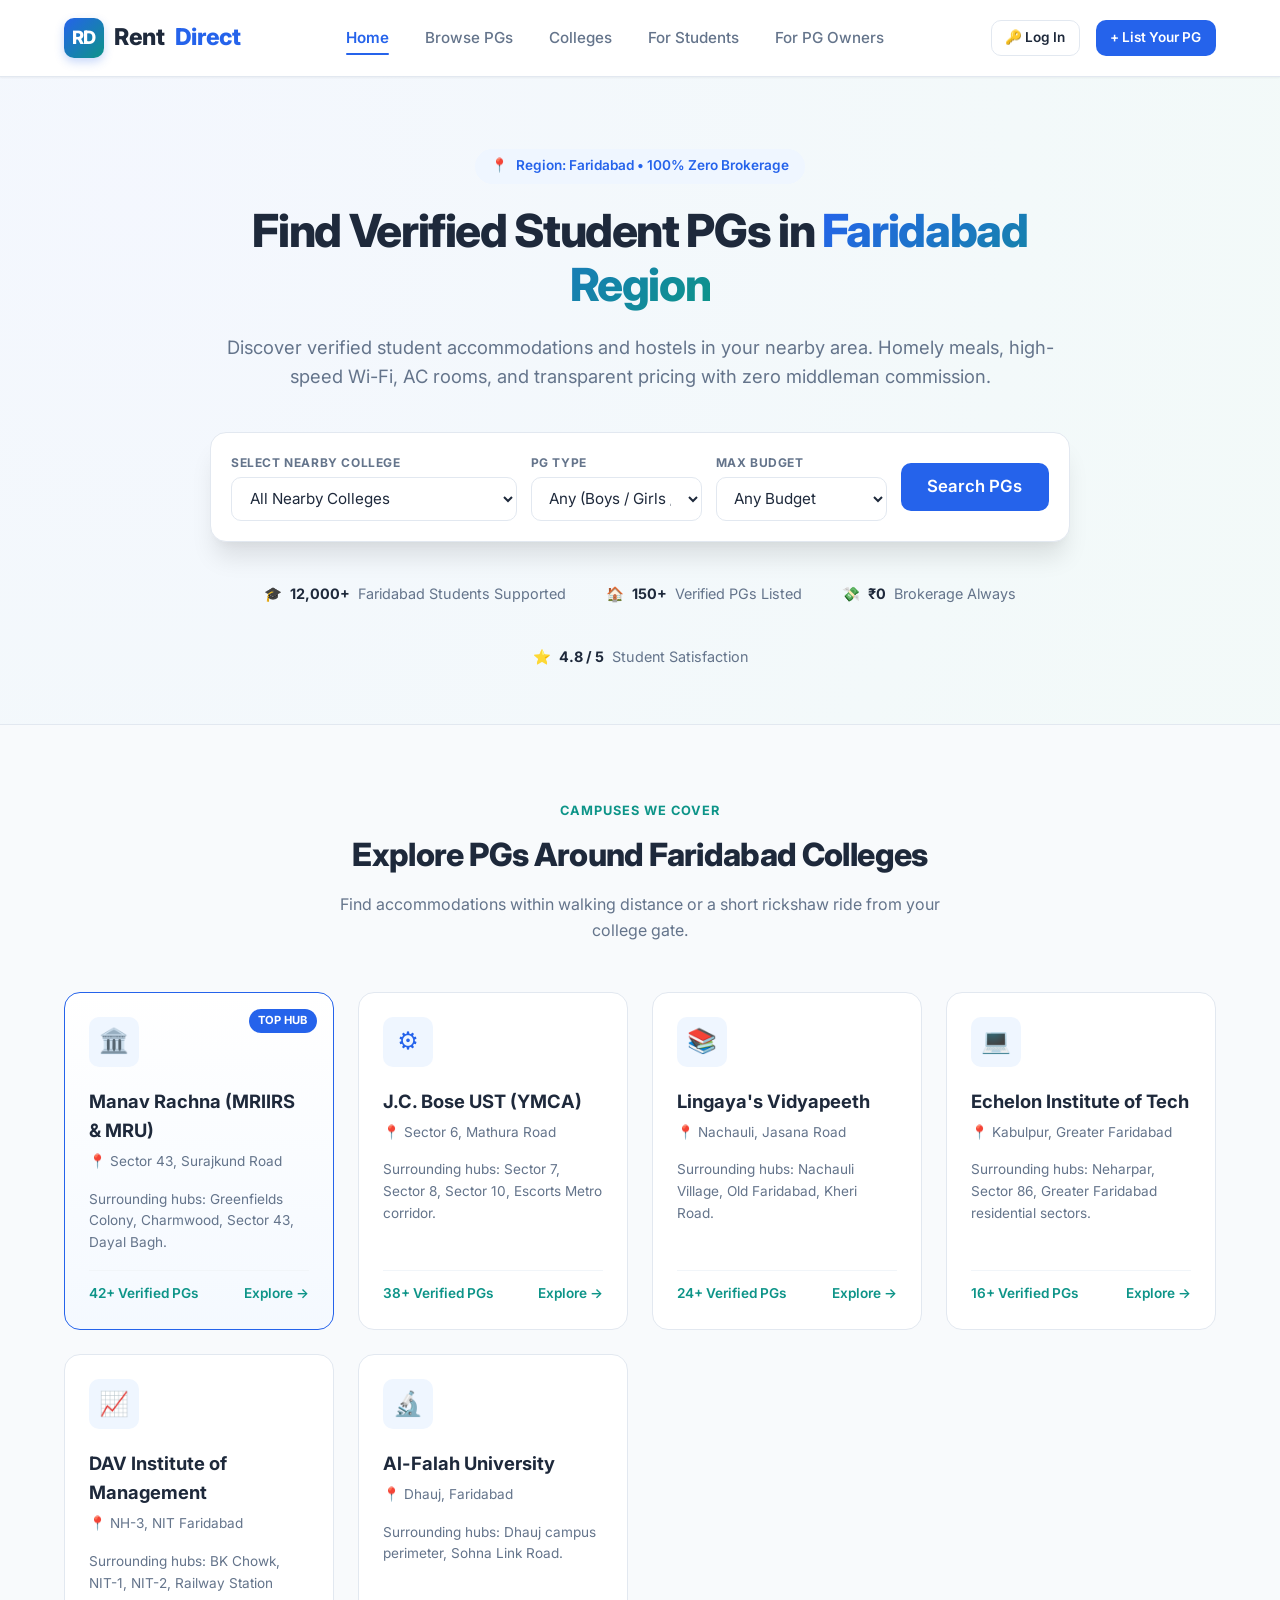
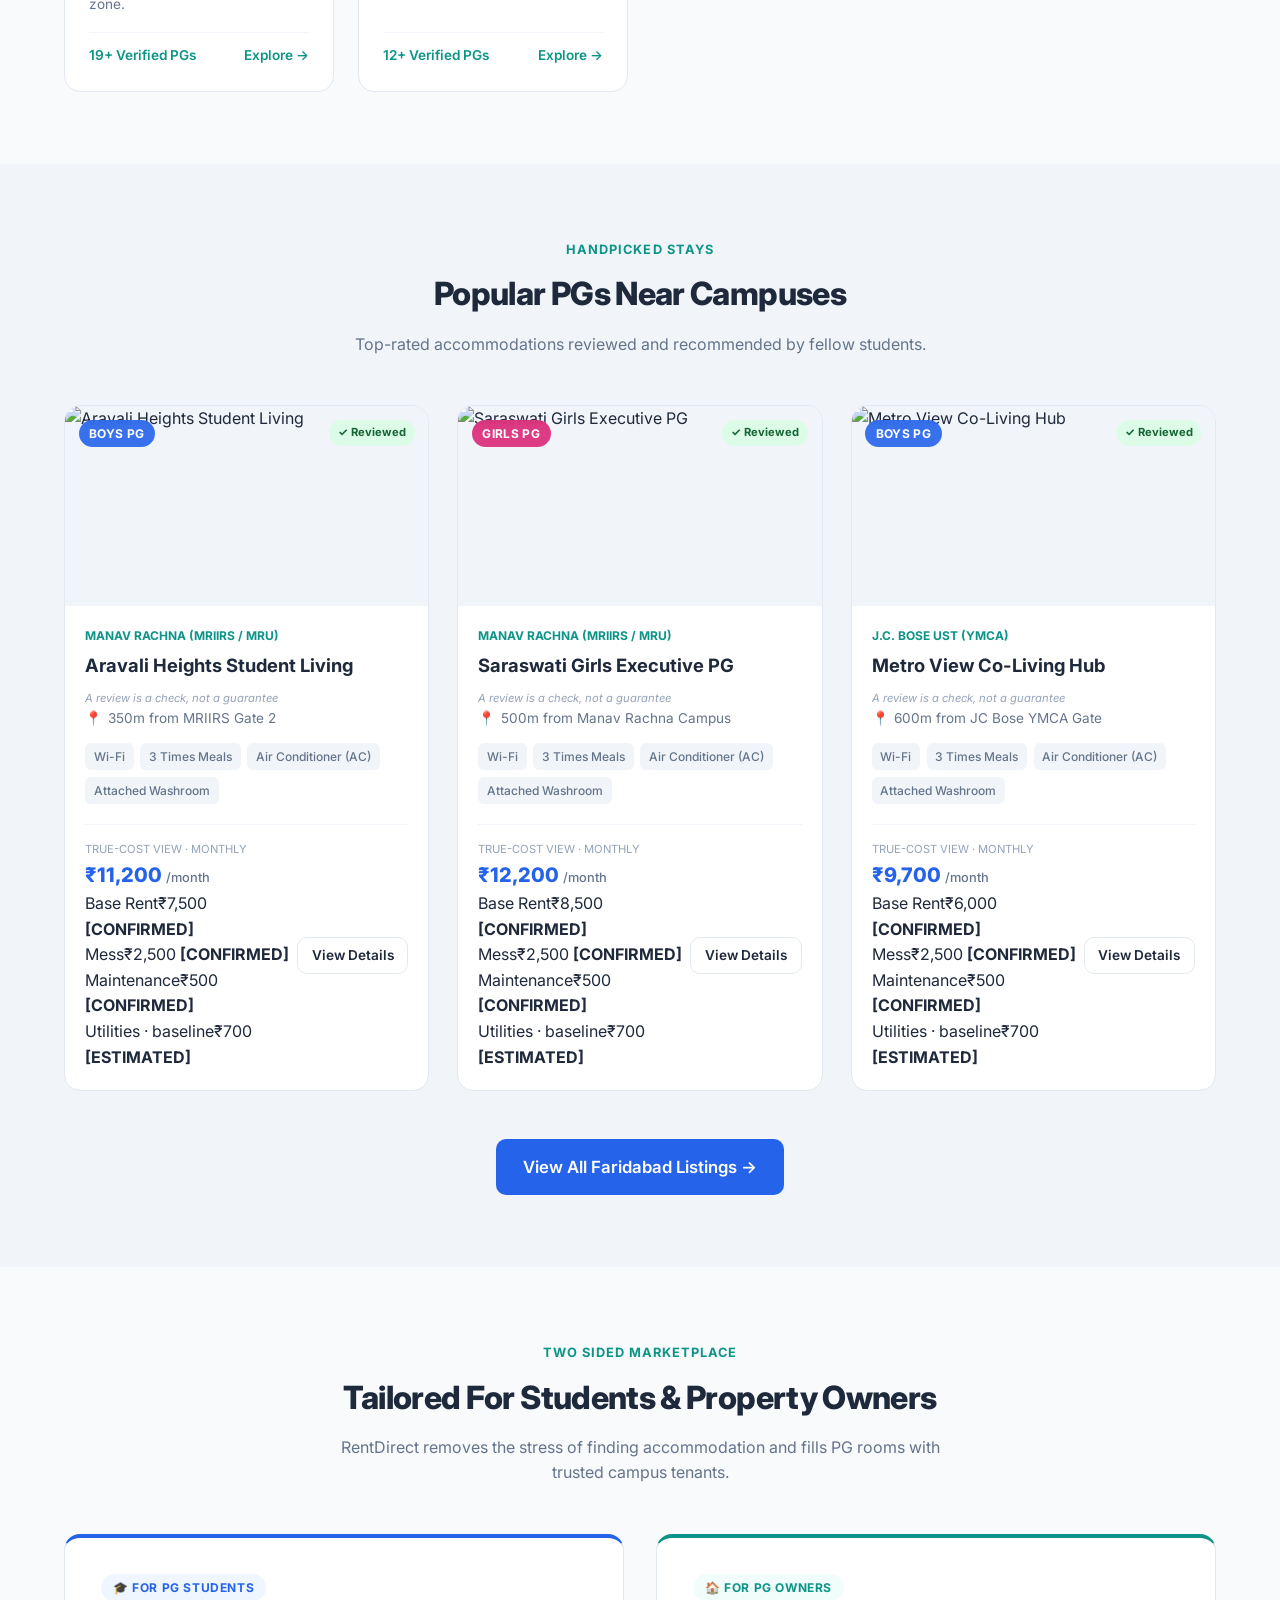
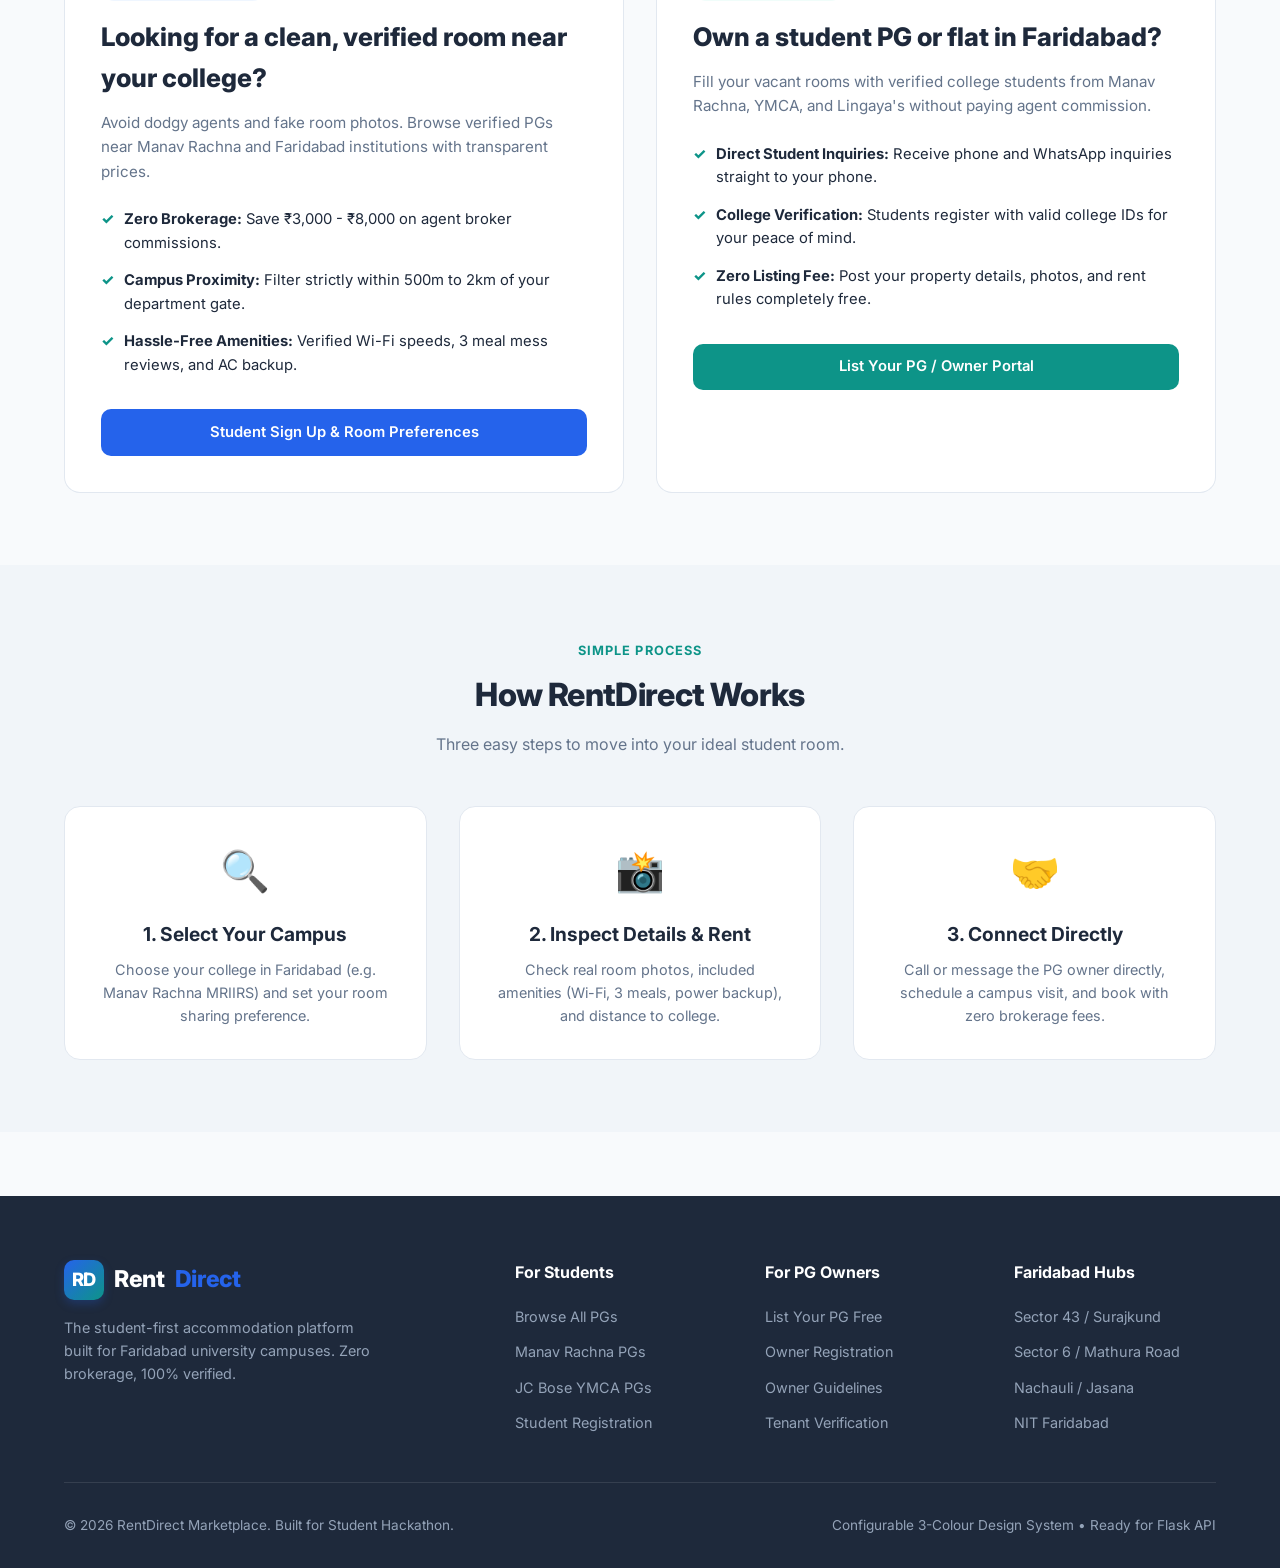
==== index.html @ 96f3a231 "Complete RentDirect full-stack prototype with True-Cost Calculator and Move-In Report" ====
<!DOCTYPE html>
<html lang="en">
<head>
  <meta charset="UTF-8">
  <meta name="viewport" content="width=device-width, initial-scale=1.0">
  <title>RentDirect | Verified Student PGs Near Manav Rachna & Faridabad Colleges</title>
  <meta name="description" content="Direct student accommodation marketplace in Faridabad. Zero brokerage PGs near Manav Rachna, JC Bose YMCA, Lingaya's and more.">
  <link rel="stylesheet" href="css/style.css">
  <link rel="preconnect" href="https://fonts.googleapis.com">
  <link rel="preconnect" href="https://fonts.gstatic.com" crossorigin>
  <link href="https://fonts.googleapis.com/css2?family=Inter:wght@400;500;600;700;800&display=swap" rel="stylesheet">
</head>
<body>

  <!-- ==========================================
       HEADER & NAVIGATION
       ========================================== -->
  <header class="site-header">
    <div class="container">
      <nav class="navbar">
        <!-- Logo -->
        <a href="index.html" class="brand-logo">
          <div class="brand-logo-icon">RD</div>
          Rent<span>Direct</span>
        </a>

        <!-- Clean, Spacious Navigation Links -->
        <ul class="nav-links">
          <li><a href="index.html" class="nav-link active">Home</a></li>
          <li><a href="listings.html" class="nav-link">Browse PGs</a></li>
          <li><a href="#colleges" class="nav-link">Colleges</a></li>
          <li><a href="student-register.html" class="nav-link">For Students</a></li>
          <li><a href="owner-register.html" class="nav-link">For PG Owners</a></li>
        </ul>

        <!-- Action CTA -->
        <div class="nav-actions">
          <a href="owner-register.html" class="btn btn-primary btn-sm">+ List Your PG</a>
          <button class="mobile-toggle" aria-label="Toggle navigation">☰</button>
        </div>
      </nav>
    </div>
  </header>

  <!-- ==========================================
       HERO SECTION WITH CAMPUS SEARCH WIDGET
       ========================================== -->
  <section class="hero-section">
    <div class="container">
      <div class="hero-grid">
        <div class="hero-pill">
          <span>📍</span> Region: Faridabad • 100% Zero Brokerage
        </div>
        <h1 class="hero-title">
          Find Verified Student PGs in <span class="highlight">Faridabad Region</span>
        </h1>
        <p class="hero-subtitle">
          Discover verified student accommodations and hostels in your nearby area. 
          Homely meals, high-speed Wi-Fi, AC rooms, and transparent pricing with zero middleman commission.
        </p>

        <!-- Search Form Card -->
        <div class="search-box-card">
          <form id="hero-search-form" class="search-form-grid" action="listings.html" method="GET">
            <!-- College Selector -->
            <div class="form-group-custom">
              <label for="search-college">Select Nearby College</label>
              <select id="search-college" name="college" class="form-control select-college" data-placeholder="All Nearby Colleges">
                <option value="all">All Nearby Colleges</option>
              </select>
            </div>

            <!-- Accommodation Type / Gender -->
            <div class="form-group-custom">
              <label for="search-gender">PG Type</label>
              <select id="search-gender" name="gender" class="form-control">
                <option value="all">Any (Boys / Girls / Unisex)</option>
                <option value="boys">Boys PG</option>
                <option value="girls">Girls PG</option>
                <option value="unisex">Co-Ed / Unisex</option>
              </select>
            </div>

            <!-- Budget Filter -->
            <div class="form-group-custom">
              <label for="search-budget">Max Budget</label>
              <select id="search-budget" name="maxPrice" class="form-control">
                <option value="">Any Budget</option>
                <option value="7000">Under ₹7,000 /mo</option>
                <option value="10000">Under ₹10,000 /mo</option>
                <option value="15000">Under ₹15,000 /mo</option>
              </select>
            </div>

            <!-- Submit Button -->
            <div>
              <button type="submit" class="btn btn-primary btn-lg" style="height: 48px; width: 100%;">
                Search PGs
              </button>
            </div>
          </form>
        </div>

        <!-- Quick Stats -->
        <div class="quick-stats-bar">
          <div class="stat-item">
            <span>🎓</span> <strong>12,000+</strong> Faridabad Students Supported
          </div>
          <div class="stat-item">
            <span>🏠</span> <strong>150+</strong> Verified PGs Listed
          </div>
          <div class="stat-item">
            <span>💸</span> <strong>₹0</strong> Brokerage Always
          </div>
          <div class="stat-item">
            <span>⭐</span> <strong>4.8 / 5</strong> Student Satisfaction
          </div>
        </div>
      </div>
    </div>
  </section>

  <!-- ==========================================
       FARIDABAD COLLEGES DIRECTORY
       ========================================== -->
  <section class="section-wrapper" id="colleges">
    <div class="container">
      <div class="section-header">
        <span class="section-tag">Campuses We Cover</span>
        <h2 class="section-title">Explore PGs Around Faridabad Colleges</h2>
        <p class="section-subtitle">
          Find accommodations within walking distance or a short rickshaw ride from your college gate.
        </p>
      </div>

      <div class="colleges-grid">
        <!-- Manav Rachna (Featured) -->
        <div class="college-card featured" onclick="window.location.href='listings.html?college=mriirs'">
          <span class="badge-popular">Top Hub</span>
          <div class="college-icon">🏛️</div>
          <h3 class="college-name">Manav Rachna (MRIIRS & MRU)</h3>
          <p class="college-location">📍 Sector 43, Surajkund Road</p>
          <p style="font-size: 0.85rem; color: var(--text-secondary); margin-bottom: 1rem;">
            Surrounding hubs: Greenfields Colony, Charmwood, Sector 43, Dayal Bagh.
          </p>
          <div class="college-pg-count">
            <span>42+ Verified PGs</span>
            <span>Explore →</span>
          </div>
        </div>

        <!-- JC Bose YMCA -->
        <div class="college-card" onclick="window.location.href='listings.html?college=ymca'">
          <div class="college-icon">⚙️</div>
          <h3 class="college-name">J.C. Bose UST (YMCA)</h3>
          <p class="college-location">📍 Sector 6, Mathura Road</p>
          <p style="font-size: 0.85rem; color: var(--text-secondary); margin-bottom: 1rem;">
            Surrounding hubs: Sector 7, Sector 8, Sector 10, Escorts Metro corridor.
          </p>
          <div class="college-pg-count">
            <span>38+ Verified PGs</span>
            <span>Explore →</span>
          </div>
        </div>

        <!-- Lingaya's Vidyapeeth -->
        <div class="college-card" onclick="window.location.href='listings.html?college=lingayas'">
          <div class="college-icon">📚</div>
          <h3 class="college-name">Lingaya's Vidyapeeth</h3>
          <p class="college-location">📍 Nachauli, Jasana Road</p>
          <p style="font-size: 0.85rem; color: var(--text-secondary); margin-bottom: 1rem;">
            Surrounding hubs: Nachauli Village, Old Faridabad, Kheri Road.
          </p>
          <div class="college-pg-count">
            <span>24+ Verified PGs</span>
            <span>Explore →</span>
          </div>
        </div>

        <!-- Echelon Institute -->
        <div class="college-card" onclick="window.location.href='listings.html?college=echelon'">
          <div class="college-icon">💻</div>
          <h3 class="college-name">Echelon Institute of Tech</h3>
          <p class="college-location">📍 Kabulpur, Greater Faridabad</p>
          <p style="font-size: 0.85rem; color: var(--text-secondary); margin-bottom: 1rem;">
            Surrounding hubs: Neharpar, Sector 86, Greater Faridabad residential sectors.
          </p>
          <div class="college-pg-count">
            <span>16+ Verified PGs</span>
            <span>Explore →</span>
          </div>
        </div>

        <!-- DAV Institute -->
        <div class="college-card" onclick="window.location.href='listings.html?college=davim'">
          <div class="college-icon">📈</div>
          <h3 class="college-name">DAV Institute of Management</h3>
          <p class="college-location">📍 NH-3, NIT Faridabad</p>
          <p style="font-size: 0.85rem; color: var(--text-secondary); margin-bottom: 1rem;">
            Surrounding hubs: BK Chowk, NIT-1, NIT-2, Railway Station zone.
          </p>
          <div class="college-pg-count">
            <span>19+ Verified PGs</span>
            <span>Explore →</span>
          </div>
        </div>

        <!-- Al-Falah University -->
        <div class="college-card" onclick="window.location.href='listings.html?college=alfalah'">
          <div class="college-icon">🔬</div>
          <h3 class="college-name">Al-Falah University</h3>
          <p class="college-location">📍 Dhauj, Faridabad</p>
          <p style="font-size: 0.85rem; color: var(--text-secondary); margin-bottom: 1rem;">
            Surrounding hubs: Dhauj campus perimeter, Sohna Link Road.
          </p>
          <div class="college-pg-count">
            <span>12+ Verified PGs</span>
            <span>Explore →</span>
          </div>
        </div>
      </div>
    </div>
  </section>

  <!-- ==========================================
       FEATURED ACCOMMODATIONS
       ========================================== -->
  <section class="section-wrapper alt-bg">
    <div class="container">
      <div class="section-header">
        <span class="section-tag">Handpicked Stays</span>
        <h2 class="section-title">Popular PGs Near Campuses</h2>
        <p class="section-subtitle">
          Top-rated accommodations reviewed and recommended by fellow students.
        </p>
      </div>

      <!-- Property Grid (Dynamically Populated) -->
      <div id="featured-property-grid" class="property-grid">
        <!-- Rendered by JS -->
      </div>

      <div style="text-align: center; margin-top: 3rem;">
        <a href="listings.html" class="btn btn-primary btn-lg">
          View All Faridabad Listings →
        </a>
      </div>
    </div>
  </section>

  <!-- ==========================================
       DUAL SECTION: STUDENTS VS PG OWNERS
       ========================================== -->
  <section class="section-wrapper">
    <div class="container">
      <div class="section-header">
        <span class="section-tag">Two Sided Marketplace</span>
        <h2 class="section-title">Tailored For Students & Property Owners</h2>
        <p class="section-subtitle">
          RentDirect removes the stress of finding accommodation and fills PG rooms with trusted campus tenants.
        </p>
      </div>

      <div class="dual-section">
        <!-- Student Section -->
        <div class="dual-card student-card">
          <span class="dual-card-badge">🎓 For PG Students</span>
          <h3>Looking for a clean, verified room near your college?</h3>
          <p>
            Avoid dodgy agents and fake room photos. Browse verified PGs near Manav Rachna and Faridabad institutions with transparent prices.
          </p>
          <div class="feature-list">
            <div class="feature-item">
              <span class="icon">✓</span>
              <div><strong>Zero Brokerage:</strong> Save ₹3,000 - ₹8,000 on agent broker commissions.</div>
            </div>
            <div class="feature-item">
              <span class="icon">✓</span>
              <div><strong>Campus Proximity:</strong> Filter strictly within 500m to 2km of your department gate.</div>
            </div>
            <div class="feature-item">
              <span class="icon">✓</span>
              <div><strong>Hassle-Free Amenities:</strong> Verified Wi-Fi speeds, 3 meal mess reviews, and AC backup.</div>
            </div>
          </div>
          <a href="student-register.html" class="btn btn-primary btn-block">Student Sign Up & Room Preferences</a>
        </div>

        <!-- Owner Section -->
        <div class="dual-card owner-card">
          <span class="dual-card-badge">🏠 For PG Owners</span>
          <h3>Own a student PG or flat in Faridabad?</h3>
          <p>
            Fill your vacant rooms with verified college students from Manav Rachna, YMCA, and Lingaya's without paying agent commission.
          </p>
          <div class="feature-list">
            <div class="feature-item">
              <span class="icon">✓</span>
              <div><strong>Direct Student Inquiries:</strong> Receive phone and WhatsApp inquiries straight to your phone.</div>
            </div>
            <div class="feature-item">
              <span class="icon">✓</span>
              <div><strong>College Verification:</strong> Students register with valid college IDs for your peace of mind.</div>
            </div>
            <div class="feature-item">
              <span class="icon">✓</span>
              <div><strong>Zero Listing Fee:</strong> Post your property details, photos, and rent rules completely free.</div>
            </div>
          </div>
          <a href="owner-register.html" class="btn btn-secondary btn-block">List Your PG / Owner Portal</a>
        </div>
      </div>
    </div>
  </section>

  <!-- ==========================================
       HOW IT WORKS SECTION
       ========================================== -->
  <section class="section-wrapper alt-bg">
    <div class="container">
      <div class="section-header">
        <span class="section-tag">Simple Process</span>
        <h2 class="section-title">How RentDirect Works</h2>
        <p class="section-subtitle">Three easy steps to move into your ideal student room.</p>
      </div>

      <div style="display: grid; grid-template-columns: repeat(auto-fit, minmax(280px, 1fr)); gap: 2rem; text-align: center;">
        <div style="background: #fff; padding: 2rem; border-radius: var(--radius-lg); border: 1px solid var(--border-color);">
          <div style="font-size: 2.5rem; margin-bottom: 1rem;">🔍</div>
          <h4 style="font-size: 1.2rem; font-weight: 700; margin-bottom: 0.5rem; color: var(--brand-neutral);">1. Select Your Campus</h4>
          <p style="font-size: 0.9rem; color: var(--text-secondary);">
            Choose your college in Faridabad (e.g. Manav Rachna MRIIRS) and set your room sharing preference.
          </p>
        </div>

        <div style="background: #fff; padding: 2rem; border-radius: var(--radius-lg); border: 1px solid var(--border-color);">
          <div style="font-size: 2.5rem; margin-bottom: 1rem;">📸</div>
          <h4 style="font-size: 1.2rem; font-weight: 700; margin-bottom: 0.5rem; color: var(--brand-neutral);">2. Inspect Details & Rent</h4>
          <p style="font-size: 0.9rem; color: var(--text-secondary);">
            Check real room photos, included amenities (Wi-Fi, 3 meals, power backup), and distance to college.
          </p>
        </div>

        <div style="background: #fff; padding: 2rem; border-radius: var(--radius-lg); border: 1px solid var(--border-color);">
          <div style="font-size: 2.5rem; margin-bottom: 1rem;">🤝</div>
          <h4 style="font-size: 1.2rem; font-weight: 700; margin-bottom: 0.5rem; color: var(--brand-neutral);">3. Connect Directly</h4>
          <p style="font-size: 0.9rem; color: var(--text-secondary);">
            Call or message the PG owner directly, schedule a campus visit, and book with zero brokerage fees.
          </p>
        </div>
      </div>
    </div>
  </section>

  <!-- ==========================================
       FOOTER
       ========================================== -->
  <footer class="site-footer">
    <div class="container">
      <div class="footer-grid">
        <div class="footer-col">
          <div class="brand-logo" style="color: #fff; margin-bottom: 1rem;">
            <div class="brand-logo-icon">RD</div>
            Rent<span>Direct</span>
          </div>
          <p style="color: #94a3b8; font-size: 0.9rem; max-width: 320px;">
            The student-first accommodation platform built for Faridabad university campuses. Zero brokerage, 100% verified.
          </p>
        </div>

        <div class="footer-col">
          <h4>For Students</h4>
          <div class="footer-links">
            <a href="listings.html">Browse All PGs</a>
            <a href="listings.html?college=mriirs">Manav Rachna PGs</a>
            <a href="listings.html?college=ymca">JC Bose YMCA PGs</a>
            <a href="student-register.html">Student Registration</a>
          </div>
        </div>

        <div class="footer-col">
          <h4>For PG Owners</h4>
          <div class="footer-links">
            <a href="owner-register.html">List Your PG Free</a>
            <a href="owner-register.html">Owner Registration</a>
            <a href="owner-register.html#guidelines">Owner Guidelines</a>
            <a href="owner-register.html">Tenant Verification</a>
          </div>
        </div>

        <div class="footer-col">
          <h4>Faridabad Hubs</h4>
          <div class="footer-links">
            <a href="listings.html?college=mriirs">Sector 43 / Surajkund</a>
            <a href="listings.html?college=ymca">Sector 6 / Mathura Road</a>
            <a href="listings.html?college=lingayas">Nachauli / Jasana</a>
            <a href="listings.html?college=davim">NIT Faridabad</a>
          </div>
        </div>
      </div>

      <div class="footer-bottom">
        <div>&copy; 2026 RentDirect Marketplace. Built for Student Hackathon.</div>
        <div>Configurable 3-Colour Design System • Ready for Flask API</div>
      </div>
    </div>
  </footer>

  <!-- Scripts -->
  <script src="js/config.js"></script>
  <script src="js/mock-data.js"></script>
  <script src="js/api.js"></script>
  <script src="js/app.js"></script>
  <script>
    // Load top 3 featured properties on homepage
    document.addEventListener('DOMContentLoaded', async () => {
      const container = document.getElementById('featured-property-grid');
      if (!container) return;

      try {
        const properties = await RentDirectAPI.getProperties();
        const topProperties = properties.slice(0, 3);
        container.innerHTML = topProperties.map(p => RentDirectUI.createPropertyCardHTML(p)).join('');
      } catch (e) {
        console.error('Error loading featured properties', e);
      }
    });
  </script>
</body>
</html>
---- css/style.css ----
/* ==========================================================================
   RentDirect - Modern Student Accommodation Marketplace
   Design System & Core Stylesheet
   ========================================================================== */

:root {
  /* ========================================================================
     CONFIGURABLE PRIMARY BRAND COLOURS (Exactly 3 Placeholders)
     Update these 3 hex values anytime to retheme the entire platform.
     ======================================================================== */
  --brand-primary: #2563eb;    /* 1. Primary: Main CTA buttons, active links, primary highlights */
  --brand-secondary: #0d9488;  /* 2. Secondary: Accent badges, student/owner tags, secondary actions */
  --brand-neutral: #1e293b;    /* 3. Neutral: Deep headings, primary text, dark surfaces */

  /* Derived & Utility Shades */
  --brand-primary-hover: #1d4ed8;
  --brand-primary-light: #eff6ff;
  --brand-secondary-hover: #0f766e;
  --brand-secondary-light: #f0fdfa;

  /* UI Neutrals & Surfaces */
  --bg-page: #f8fafc;
  --bg-card: #ffffff;
  --bg-surface-alt: #f1f5f9;
  --text-primary: #1e293b;
  --text-secondary: #64748b;
  --text-muted: #94a3b8;
  --border-color: #e2e8f0;
  --border-light: #f1f5f9;

  /* Status Tokens */
  --status-success: #10b981;
  --status-warning: #f59e0b;
  --status-danger: #ef4444;

  /* Elevation & Shadows */
  --shadow-sm: 0 1px 2px 0 rgba(0, 0, 0, 0.05);
  --shadow-md: 0 4px 6px -1px rgba(0, 0, 0, 0.08), 0 2px 4px -2px rgba(0, 0, 0, 0.04);
  --shadow-lg: 0 10px 15px -3px rgba(0, 0, 0, 0.09), 0 4px 6px -4px rgba(0, 0, 0, 0.04);
  --shadow-xl: 0 20px 25px -5px rgba(0, 0, 0, 0.1), 0 8px 10px -6px rgba(0, 0, 0, 0.04);

  /* Radius & Transitions */
  --radius-sm: 6px;
  --radius-md: 10px;
  --radius-lg: 16px;
  --radius-full: 9999px;
  --transition: all 0.25s ease-in-out;
  --container-max: 1200px;
}

/* Base Reset & Typography */
* {
  margin: 0;
  padding: 0;
  box-sizing: border-box;
}

html {
  scroll-behavior: smooth;
  font-size: 16px;
}

body {
  font-family: 'Inter', system-ui, -apple-system, BlinkMacSystemFont, 'Segoe UI', Roboto, sans-serif;
  background-color: var(--bg-page);
  color: var(--text-primary);
  line-height: 1.6;
  -webkit-font-smoothing: antialiased;
}

img {
  max-width: 100%;
  height: auto;
  display: block;
}

a {
  color: inherit;
  text-decoration: none;
  transition: var(--transition);
}

ul {
  list-style: none;
}

button, input, select, textarea {
  font: inherit;
}

/* Layout Utilities */
.container {
  width: 100%;
  max-width: var(--container-max);
  margin-left: auto;
  margin-right: auto;
  padding-left: 1.5rem;
  padding-right: 1.5rem;
}

/* ==========================================================================
   Navigation Bar
   ========================================================================== */
.site-header {
  position: sticky;
  top: 0;
  background-color: rgba(255, 255, 255, 0.98);
  backdrop-filter: blur(12px);
  border-bottom: 1px solid var(--border-color);
  z-index: 1000;
  box-shadow: var(--shadow-sm);
}

.navbar {
  display: flex;
  align-items: center;
  justify-content: space-between;
  height: 76px;
  gap: 2rem;
}

.brand-logo {
  display: flex;
  align-items: center;
  gap: 0.65rem;
  font-size: 1.45rem;
  font-weight: 800;
  color: var(--brand-neutral);
  letter-spacing: -0.02em;
  flex-shrink: 0;
}

.brand-logo-icon {
  width: 40px;
  height: 40px;
  background: linear-gradient(135deg, var(--brand-primary), var(--brand-secondary));
  border-radius: var(--radius-md);
  display: flex;
  align-items: center;
  justify-content: center;
  color: #fff;
  font-weight: 800;
  font-size: 1.15rem;
  box-shadow: 0 4px 10px rgba(37, 99, 235, 0.25);
}

.brand-logo span {
  color: var(--brand-primary);
}

.nav-links {
  display: flex;
  align-items: center;
  gap: 2.25rem;
  margin: 0 auto;
}

.nav-link {
  font-weight: 500;
  font-size: 0.95rem;
  color: var(--text-secondary);
  padding: 0.5rem 0;
  position: relative;
  transition: color 0.2s ease;
  white-space: nowrap;
}

.nav-link:hover,
.nav-link.active {
  color: var(--brand-primary);
  font-weight: 600;
}

.nav-link.active::after {
  content: '';
  position: absolute;
  bottom: 0;
  left: 0;
  width: 100%;
  height: 2.5px;
  background-color: var(--brand-primary);
  border-radius: var(--radius-full);
}

.nav-actions {
  display: flex;
  align-items: center;
  gap: 1rem;
  flex-shrink: 0;
}

/* Admin Verification Notification Button & Badge */
.admin-notif-btn {
  display: inline-flex;
  align-items: center;
  justify-content: center;
  position: relative;
  width: 40px;
  height: 40px;
  border-radius: var(--radius-full);
  background-color: var(--bg-surface-alt);
  border: 1px solid var(--border-color);
  color: var(--brand-neutral);
  font-size: 1.1rem;
  cursor: pointer;
  transition: var(--transition);
}

.admin-notif-btn:hover {
  background-color: var(--brand-primary-light);
  border-color: var(--brand-primary);
  transform: translateY(-1px);
}

.notif-count-badge {
  position: absolute;
  top: -4px;
  right: -4px;
  background-color: var(--status-danger);
  color: #fff;
  font-size: 0.7rem;
  font-weight: 800;
  min-width: 18px;
  height: 18px;
  border-radius: var(--radius-full);
  display: flex;
  align-items: center;
  justify-content: center;
  padding: 0 4px;
  box-shadow: 0 2px 4px rgba(239, 68, 68, 0.4);
}

.notif-count-badge.empty {
  display: none;
}

/* Admin Verification Modal */
.admin-modal-overlay,
.auth-modal-overlay {
  position: fixed;
  inset: 0;
  background-color: rgba(15, 23, 42, 0.65);
  backdrop-filter: blur(5px);
  z-index: 9999;
  display: flex;
  align-items: center;
  justify-content: center;
  padding: 1.5rem;
  opacity: 0;
  visibility: hidden;
  transition: all 0.25s ease;
}

.admin-modal-overlay.open,
.auth-modal-overlay.open {
  opacity: 1;
  visibility: visible;
}

.admin-modal-card,
.auth-modal-card {
  background-color: #fff;
  border-radius: var(--radius-lg);
  max-width: 620px;
  width: 100%;
  max-height: 88vh;
  display: flex;
  flex-direction: column;
  box-shadow: var(--shadow-xl);
  border: 1px solid var(--border-color);
  transform: scale(0.96);
  transition: transform 0.25s ease;
}

.admin-modal-overlay.open .admin-modal-card,
.auth-modal-overlay.open .auth-modal-card {
  transform: scale(1);
}

.admin-modal-header,
.auth-modal-header {
  padding: 1.25rem 1.5rem;
  border-bottom: 1px solid var(--border-color);
  display: flex;
  align-items: center;
  justify-content: space-between;
}

.admin-modal-body,
.auth-modal-body {
  padding: 1.5rem;
  overflow-y: auto;
  display: flex;
  flex-direction: column;
  gap: 1.25rem;
}

/* User Profile & Auth Pill */
.user-profile-menu {
  position: relative;
}

.user-pill-btn {
  display: inline-flex;
  align-items: center;
  gap: 0.5rem;
  padding: 0.4rem 0.85rem;
  background: var(--bg-surface-alt);
  border: 1px solid var(--border-color);
  border-radius: var(--radius-full);
  font-size: 0.85rem;
  font-weight: 600;
  color: var(--brand-neutral);
  cursor: pointer;
  transition: var(--transition);
}

.user-pill-btn:hover {
  border-color: var(--brand-primary);
  background-color: #fff;
  box-shadow: var(--shadow-sm);
}

.user-role-tag {
  font-size: 0.7rem;
  padding: 0.15rem 0.5rem;
  border-radius: var(--radius-full);
  text-transform: uppercase;
  font-weight: 700;
}

.user-role-tag.admin {
  background: #fef3c7;
  color: #92400e;
}

.user-role-tag.owner {
  background: var(--brand-secondary-light);
  color: var(--brand-secondary);
}

.user-role-tag.student {
  background: var(--brand-primary-light);
  color: var(--brand-primary);
}

.user-dropdown-menu {
  position: absolute;
  top: calc(100% + 8px);
  right: 0;
  width: 240px;
  background: #fff;
  border: 1px solid var(--border-color);
  border-radius: var(--radius-md);
  box-shadow: var(--shadow-lg);
  padding: 0.75rem;
  display: none;
  flex-direction: column;
  gap: 0.5rem;
  z-index: 1000;
}

.user-dropdown-menu.open {
  display: flex;
}

.user-dropdown-header {
  padding-bottom: 0.5rem;
  border-bottom: 1px solid var(--border-light);
  font-size: 0.8rem;
  color: var(--text-secondary);
}

.user-dropdown-link {
  display: flex;
  align-items: center;
  gap: 0.5rem;
  padding: 0.5rem;
  font-size: 0.85rem;
  color: var(--brand-neutral);
  border-radius: var(--radius-sm);
  background: none;
  border: none;
  text-align: left;
  cursor: pointer;
  width: 100%;
}

.user-dropdown-link:hover {
  background-color: var(--bg-surface-alt);
  color: var(--brand-primary);
}

.logout-btn {
  color: var(--status-danger) !important;
  border-top: 1px solid var(--border-light) !important;
  margin-top: 0.25rem;
  padding-top: 0.6rem;
}

.logout-btn:hover {
  background-color: #fef2f2 !important;
}

/* Auth Modal Role Switcher Tabs */
.auth-role-tabs {
  display: grid;
  grid-template-columns: 1fr 1fr 1fr;
  gap: 0.5rem;
  background: var(--bg-surface-alt);
  padding: 4px;
  border-radius: var(--radius-md);
}

.auth-role-tab {
  padding: 0.5rem 0.25rem;
  text-align: center;
  font-size: 0.825rem;
  font-weight: 700;
  color: var(--text-secondary);
  border-radius: var(--radius-sm);
  cursor: pointer;
  background: none;
  border: none;
  transition: var(--transition);
}

.auth-role-tab.active {
  background-color: #fff;
  color: var(--brand-neutral);
  box-shadow: var(--shadow-sm);
}

.demo-account-box {
  background: #f8fafc;
  border: 1px dashed var(--border-color);
  border-radius: var(--radius-md);
  padding: 0.85rem 1rem;
  display: flex;
  flex-direction: column;
  gap: 0.4rem;
}

.demo-account-header {
  display: flex;
  align-items: center;
  justify-content: space-between;
  font-size: 0.75rem;
  font-weight: 700;
  color: var(--text-muted);
  text-transform: uppercase;
}

.btn-demo-fill {
  background: var(--brand-primary-light);
  color: var(--brand-primary);
  border: none;
  font-size: 0.75rem;
  font-weight: 700;
  padding: 0.2rem 0.6rem;
  border-radius: var(--radius-sm);
  cursor: pointer;
}

.btn-demo-fill:hover {
  background: #dbeafe;
}

/* Date Range Inspection UI for Backend Team */
.inspection-scheduler-box {
  background: #ffffff;
  border: 1px solid #fed7aa;
  border-radius: var(--radius-md);
  padding: 1rem;
  margin-top: 0.5rem;
  display: flex;
  flex-direction: column;
  gap: 0.75rem;
}

.date-range-row {
  display: grid;
  grid-template-columns: 1fr 1fr;
  gap: 0.75rem;
}

.facility-checklist {
  display: flex;
  flex-direction: column;
  gap: 0.5rem;
  background: var(--bg-surface-alt);
  padding: 0.85rem;
  border-radius: var(--radius-md);
  margin: 0.5rem 0;
}

.checklist-label {
  display: flex;
  align-items: center;
  gap: 0.5rem;
  font-size: 0.85rem;
  font-weight: 500;
  color: var(--brand-neutral);
  cursor: pointer;
}

.admin-queue-item {
  background: var(--bg-surface-alt);
  border: 1px solid var(--border-color);
  border-radius: var(--radius-md);
  padding: 1.25rem;
  display: flex;
  flex-direction: column;
  gap: 0.75rem;
}

.queue-item-header {
  display: flex;
  align-items: flex-start;
  justify-content: space-between;
  gap: 0.75rem;
}

.queue-item-actions {
  display: flex;
  gap: 0.75rem;
  margin-top: 0.5rem;
}

.btn-approve {
  background-color: var(--status-success);
  color: #fff;
  font-size: 0.85rem;
  padding: 0.45rem 0.85rem;
  border-radius: var(--radius-sm);
  font-weight: 600;
  border: none;
  cursor: pointer;
  transition: var(--transition);
}

.btn-approve:hover {
  background-color: #059669;
}

.btn-reject {
  background-color: transparent;
  color: var(--status-danger);
  border: 1px solid var(--status-danger);
  font-size: 0.85rem;
  padding: 0.45rem 0.85rem;
  border-radius: var(--radius-sm);
  font-weight: 600;
  cursor: pointer;
  transition: var(--transition);
}

.btn-reject:hover {
  background-color: #fef2f2;
}

/* Buttons */
.btn {
  display: inline-flex;
  align-items: center;
  justify-content: center;
  gap: 0.5rem;
  padding: 0.65rem 1.25rem;
  font-weight: 600;
  font-size: 0.925rem;
  border-radius: var(--radius-md);
  border: 1px solid transparent;
  cursor: pointer;
  transition: var(--transition);
  white-space: nowrap;
}

.btn-primary {
  background-color: var(--brand-primary);
  color: #ffffff;
}

.btn-primary:hover {
  background-color: var(--brand-primary-hover);
  transform: translateY(-1px);
  box-shadow: var(--shadow-md);
}

.btn-secondary {
  background-color: var(--brand-secondary);
  color: #ffffff;
}

.btn-secondary:hover {
  background-color: var(--brand-secondary-hover);
  transform: translateY(-1px);
}

.btn-outline {
  border-color: var(--border-color);
  background-color: transparent;
  color: var(--brand-neutral);
}

.btn-outline:hover {
  border-color: var(--brand-primary);
  color: var(--brand-primary);
  background-color: var(--brand-primary-light);
}

.btn-ghost {
  background-color: transparent;
  color: var(--text-secondary);
}

.btn-ghost:hover {
  color: var(--brand-primary);
  background-color: var(--brand-primary-light);
}

.btn-sm {
  padding: 0.4rem 0.85rem;
  font-size: 0.85rem;
}

.btn-lg {
  padding: 0.85rem 1.6rem;
  font-size: 1.05rem;
}

.btn-block {
  width: 100%;
}

/* Mobile Nav Toggle */
.mobile-toggle {
  display: none;
  background: none;
  border: none;
  cursor: pointer;
  padding: 0.5rem;
  font-size: 1.4rem;
  color: var(--brand-neutral);
}

/* ==========================================================================
   Hero Section
   ========================================================================== */
.hero-section {
  position: relative;
  background: radial-gradient(circle at 10% 20%, rgba(37, 99, 235, 0.05) 0%, rgba(13, 148, 136, 0.05) 90%), #ffffff;
  padding: 4.5rem 0 3.5rem;
  border-bottom: 1px solid var(--border-color);
  overflow: hidden;
}

.hero-grid {
  display: grid;
  grid-template-columns: 1fr;
  text-align: center;
  max-width: 860px;
  margin: 0 auto;
}

.hero-pill {
  display: inline-flex;
  align-items: center;
  gap: 0.5rem;
  padding: 0.4rem 1rem;
  background-color: var(--brand-primary-light);
  color: var(--brand-primary);
  border-radius: var(--radius-full);
  font-size: 0.85rem;
  font-weight: 600;
  margin: 0 auto 1.25rem;
}

.hero-title {
  font-size: 2.85rem;
  line-height: 1.2;
  font-weight: 800;
  color: var(--brand-neutral);
  letter-spacing: -0.03em;
  margin-bottom: 1.25rem;
}

.hero-title .highlight {
  color: var(--brand-primary);
  background: linear-gradient(135deg, var(--brand-primary), var(--brand-secondary));
  background-clip: text;
  -webkit-background-clip: text;
  -webkit-text-fill-color: transparent;
}

.hero-subtitle {
  font-size: 1.15rem;
  color: var(--text-secondary);
  line-height: 1.6;
  margin-bottom: 2.5rem;
}

/* Hero Search Widget */
.search-box-card {
  background-color: #ffffff;
  border-radius: var(--radius-lg);
  box-shadow: var(--shadow-xl);
  border: 1px solid var(--border-color);
  padding: 1.25rem;
  text-align: left;
}

.search-form-grid {
  display: grid;
  grid-template-columns: 2fr 1.2fr 1.2fr auto;
  gap: 0.85rem;
  align-items: center;
}

.form-group-custom {
  position: relative;
}

.form-group-custom label {
  display: block;
  font-size: 0.75rem;
  font-weight: 700;
  text-transform: uppercase;
  letter-spacing: 0.05em;
  color: var(--text-secondary);
  margin-bottom: 0.3rem;
}

.form-control {
  width: 100%;
  padding: 0.65rem 0.85rem;
  border: 1px solid var(--border-color);
  border-radius: var(--radius-md);
  font-size: 0.95rem;
  color: var(--text-primary);
  background-color: #fff;
  transition: var(--transition);
}

.form-control:focus {
  outline: none;
  border-color: var(--brand-primary);
  box-shadow: 0 0 0 3px rgba(37, 99, 235, 0.15);
}

.quick-stats-bar {
  display: flex;
  justify-content: center;
  align-items: center;
  gap: 2.5rem;
  margin-top: 2.5rem;
  flex-wrap: wrap;
}

.stat-item {
  display: flex;
  align-items: center;
  gap: 0.5rem;
  font-size: 0.9rem;
  color: var(--text-secondary);
}

.stat-item strong {
  color: var(--brand-neutral);
  font-weight: 700;
}

/* ==========================================================================
   Section Headers
   ========================================================================== */
.section-wrapper {
  padding: 4.5rem 0;
}

.section-wrapper.alt-bg {
  background-color: var(--bg-surface-alt);
}

.section-header {
  text-align: center;
  max-width: 650px;
  margin: 0 auto 3rem;
}

.section-tag {
  display: inline-block;
  font-size: 0.8rem;
  font-weight: 700;
  text-transform: uppercase;
  letter-spacing: 0.08em;
  color: var(--brand-secondary);
  margin-bottom: 0.5rem;
}

.section-title {
  font-size: 2rem;
  font-weight: 800;
  color: var(--brand-neutral);
  letter-spacing: -0.02em;
  margin-bottom: 0.75rem;
}

.section-subtitle {
  font-size: 1rem;
  color: var(--text-secondary);
}

/* ==========================================================================
   Colleges of Faridabad Grid
   ========================================================================== */
.colleges-grid {
  display: grid;
  grid-template-columns: repeat(auto-fit, minmax(260px, 1fr));
  gap: 1.5rem;
}

.college-card {
  background-color: #fff;
  border: 1px solid var(--border-color);
  border-radius: var(--radius-lg);
  padding: 1.5rem;
  transition: var(--transition);
  cursor: pointer;
  display: flex;
  flex-direction: column;
  position: relative;
  overflow: hidden;
}

.college-card:hover {
  transform: translateY(-4px);
  border-color: var(--brand-primary);
  box-shadow: var(--shadow-lg);
}

.college-card.featured {
  border-color: var(--brand-primary);
  background: linear-gradient(180deg, #ffffff 0%, var(--brand-primary-light) 150%);
}

.college-card .badge-popular {
  position: absolute;
  top: 1rem;
  right: 1rem;
  background-color: var(--brand-primary);
  color: #fff;
  font-size: 0.7rem;
  font-weight: 700;
  padding: 0.2rem 0.6rem;
  border-radius: var(--radius-full);
  text-transform: uppercase;
}

.college-icon {
  width: 50px;
  height: 50px;
  border-radius: var(--radius-md);
  background-color: var(--brand-primary-light);
  color: var(--brand-primary);
  display: flex;
  align-items: center;
  justify-content: center;
  font-size: 1.5rem;
  margin-bottom: 1.25rem;
}

.college-name {
  font-size: 1.15rem;
  font-weight: 700;
  color: var(--brand-neutral);
  margin-bottom: 0.35rem;
}

.college-location {
  font-size: 0.85rem;
  color: var(--text-secondary);
  margin-bottom: 1rem;
  display: flex;
  align-items: center;
  gap: 0.3rem;
}

.college-pg-count {
  margin-top: auto;
  font-size: 0.85rem;
  font-weight: 600;
  color: var(--brand-secondary);
  display: flex;
  align-items: center;
  justify-content: space-between;
  padding-top: 0.75rem;
  border-top: 1px solid var(--border-light);
}

/* ==========================================================================
   Property Listings Cards
   ========================================================================== */
.property-grid {
  display: grid;
  grid-template-columns: repeat(auto-fill, minmax(340px, 1fr));
  gap: 1.75rem;
}

.property-card {
  background-color: var(--bg-card);
  border-radius: var(--radius-lg);
  border: 1px solid var(--border-color);
  overflow: hidden;
  transition: var(--transition);
  display: flex;
  flex-direction: column;
}

.property-card:hover {
  transform: translateY(-4px);
  box-shadow: var(--shadow-lg);
  border-color: rgba(37, 99, 235, 0.4);
}

.property-image-box {
  position: relative;
  height: 200px;
  background-color: var(--bg-surface-alt);
  overflow: hidden;
}

.property-img {
  width: 100%;
  height: 100%;
  object-fit: cover;
  transition: transform 0.4s ease;
}

.property-card:hover .property-img {
  transform: scale(1.05);
}

.badge-gender {
  position: absolute;
  top: 0.85rem;
  left: 0.85rem;
  padding: 0.25rem 0.65rem;
  border-radius: var(--radius-full);
  font-size: 0.75rem;
  font-weight: 700;
  letter-spacing: 0.03em;
  background-color: rgba(30, 41, 59, 0.85);
  color: #fff;
  backdrop-filter: blur(4px);
}

.badge-gender.boys {
  background-color: rgba(37, 99, 235, 0.9);
}

.badge-gender.girls {
  background-color: rgba(219, 39, 119, 0.9);
}

.badge-gender.unisex {
  background-color: rgba(13, 148, 136, 0.9);
}

.review-status-badge {
  position: absolute;
  top: 0.85rem;
  right: 0.85rem;
  max-width: calc(100% - 1.7rem);
  font-size: 0.7rem;
  font-weight: 700;
  padding: 0.25rem 0.55rem;
  border-radius: var(--radius-full);
  backdrop-filter: blur(4px);
}

.review-status-badge.reviewed {
  background-color: #dcfce7;
  color: #166534;
}

.review-status-badge.pending {
  background-color: #fef3c7;
  color: #92400e;
}

.review-status-badge.unverified {
  background-color: #fee2e2;
  color: #991b1b;
}

.review-note {
  margin-top: 0.25rem;
  color: var(--text-muted);
  font-size: 0.7rem;
  font-style: italic;
}

.property-body {
  padding: 1.25rem;
  display: flex;
  flex-direction: column;
  flex-grow: 1;
}

.property-college-tag {
  font-size: 0.75rem;
  font-weight: 700;
  color: var(--brand-secondary);
  text-transform: uppercase;
  margin-bottom: 0.35rem;
}

.property-title {
  font-size: 1.15rem;
  font-weight: 700;
  color: var(--brand-neutral);
  margin-bottom: 0.35rem;
}

.property-address {
  font-size: 0.85rem;
  color: var(--text-secondary);
  margin-bottom: 0.85rem;
  display: flex;
  align-items: center;
  gap: 0.35rem;
}

.amenities-pills {
  display: flex;
  flex-wrap: wrap;
  gap: 0.4rem;
  margin-bottom: 1.25rem;
}

.amenity-chip {
  background-color: var(--bg-surface-alt);
  color: var(--text-secondary);
  font-size: 0.75rem;
  padding: 0.25rem 0.55rem;
  border-radius: var(--radius-sm);
  font-weight: 500;
}

.property-footer {
  margin-top: auto;
  display: flex;
  align-items: center;
  justify-content: space-between;
  padding-top: 1rem;
  border-top: 1px solid var(--border-light);
}

.price-container {
  display: flex;
  flex-direction: column;
}

.price-label {
  font-size: 0.7rem;
  color: var(--text-muted);
  text-transform: uppercase;
}

.price-value {
  font-size: 1.25rem;
  font-weight: 800;
  color: var(--brand-primary);
}

.price-value span {
  font-size: 0.8rem;
  font-weight: 500;
  color: var(--text-secondary);
}

/* ==========================================================================
   Dual Section Features (Students vs Owners)
   ========================================================================== */
.dual-section {
  display: grid;
  grid-template-columns: 1fr 1fr;
  gap: 2rem;
  margin-top: 2rem;
}

.dual-card {
  background-color: #fff;
  border-radius: var(--radius-lg);
  border: 1px solid var(--border-color);
  padding: 2.25rem;
  display: flex;
  flex-direction: column;
  position: relative;
  overflow: hidden;
}

.dual-card.student-card {
  border-top: 4px solid var(--brand-primary);
}

.dual-card.owner-card {
  border-top: 4px solid var(--brand-secondary);
}

.dual-card-badge {
  font-size: 0.75rem;
  font-weight: 700;
  text-transform: uppercase;
  letter-spacing: 0.05em;
  padding: 0.25rem 0.75rem;
  border-radius: var(--radius-full);
  display: inline-block;
  margin-bottom: 1rem;
  width: fit-content;
}

.student-card .dual-card-badge {
  background-color: var(--brand-primary-light);
  color: var(--brand-primary);
}

.owner-card .dual-card-badge {
  background-color: var(--brand-secondary-light);
  color: var(--brand-secondary);
}

.dual-card h3 {
  font-size: 1.6rem;
  font-weight: 800;
  color: var(--brand-neutral);
  margin-bottom: 0.75rem;
}

.dual-card p {
  color: var(--text-secondary);
  font-size: 0.95rem;
  margin-bottom: 1.5rem;
}

.feature-list {
  display: flex;
  flex-direction: column;
  gap: 0.85rem;
  margin-bottom: 2rem;
}

.feature-item {
  display: flex;
  align-items: flex-start;
  gap: 0.65rem;
  font-size: 0.925rem;
  color: var(--text-primary);
}

.feature-item .icon {
  color: var(--brand-secondary);
  font-weight: 800;
}

/* ==========================================================================
   Forms & Registration Card
   ========================================================================== */
.auth-container {
  max-width: 680px;
  margin: 3.5rem auto;
  background-color: #fff;
  border: 1px solid var(--border-color);
  border-radius: var(--radius-lg);
  padding: 2.5rem;
  box-shadow: var(--shadow-lg);
}

.auth-header {
  text-align: center;
  margin-bottom: 2rem;
}

.auth-header h1 {
  font-size: 1.85rem;
  font-weight: 800;
  color: var(--brand-neutral);
  margin-bottom: 0.5rem;
}

/* Multi-Step Wizard Styles */
.wizard-progress-bar {
  display: flex;
  align-items: center;
  justify-content: space-between;
  position: relative;
  margin-bottom: 2.25rem;
  padding: 0 0.5rem;
}

.wizard-progress-line {
  position: absolute;
  top: 16px;
  left: 20px;
  right: 20px;
  height: 3px;
  background-color: var(--border-color);
  z-index: 1;
}

.wizard-progress-fill {
  height: 100%;
  background: linear-gradient(90deg, var(--brand-primary), var(--brand-secondary));
  transition: width 0.35s ease;
  width: 0%;
}

.wizard-step-node {
  position: relative;
  z-index: 2;
  display: flex;
  flex-direction: column;
  align-items: center;
  gap: 0.35rem;
}

.wizard-node-circle {
  width: 32px;
  height: 32px;
  border-radius: var(--radius-full);
  background-color: #fff;
  border: 2px solid var(--border-color);
  color: var(--text-muted);
  font-size: 0.85rem;
  font-weight: 700;
  display: flex;
  align-items: center;
  justify-content: center;
  transition: var(--transition);
}

.wizard-step-node.active .wizard-node-circle {
  border-color: var(--brand-primary);
  background-color: var(--brand-primary);
  color: #fff;
  box-shadow: 0 0 0 4px rgba(37, 99, 235, 0.2);
}

.wizard-step-node.completed .wizard-node-circle {
  border-color: var(--status-success);
  background-color: var(--status-success);
  color: #fff;
}

.wizard-node-label {
  font-size: 0.75rem;
  font-weight: 600;
  color: var(--text-muted);
  text-transform: uppercase;
  letter-spacing: 0.03em;
}

.wizard-step-node.active .wizard-node-label {
  color: var(--brand-primary);
  font-weight: 700;
}

.wizard-step {
  display: none;
  animation: stepFadeIn 0.3s ease forwards;
}

.wizard-step.active {
  display: block;
}

@keyframes stepFadeIn {
  from {
    opacity: 0;
    transform: translateY(8px);
  }
  to {
    opacity: 1;
    transform: translateY(0);
  }
}

.wizard-nav-btns {
  display: flex;
  align-items: center;
  justify-content: space-between;
  gap: 1rem;
  margin-top: 2rem;
  padding-top: 1.5rem;
  border-top: 1px solid var(--border-light);
}

.otp-box-wrapper {
  background: var(--bg-surface-alt);
  border: 1px solid var(--border-color);
  border-radius: var(--radius-md);
  padding: 1.5rem;
  text-align: center;
  margin: 1.25rem 0;
}

.otp-digit-input {
  max-width: 280px;
  margin: 0.75rem auto;
  font-size: 1.6rem;
  font-weight: 800;
  letter-spacing: 0.4em;
  text-align: center;
  padding: 0.6rem 0.85rem;
  border: 2px solid var(--brand-primary);
  border-radius: var(--radius-md);
  background: #fff;
}

.otp-hint-badge {
  display: inline-flex;
  align-items: center;
  gap: 0.4rem;
  background-color: var(--brand-secondary-light);
  color: var(--brand-secondary);
  font-size: 0.85rem;
  font-weight: 600;
  padding: 0.35rem 0.85rem;
  border-radius: var(--radius-full);
  margin-top: 0.5rem;
}

.form-grid-2 {
  display: grid;
  grid-template-columns: 1fr 1fr;
  gap: 1.25rem;
  margin-bottom: 1.25rem;
}

.form-field {
  margin-bottom: 1.25rem;
}

.form-field label {
  display: block;
  font-size: 0.85rem;
  font-weight: 600;
  color: var(--brand-neutral);
  margin-bottom: 0.4rem;
}

.form-field .field-hint {
  font-size: 0.75rem;
  color: var(--text-muted);
  margin-top: 0.25rem;
}

.checkbox-group {
  display: grid;
  grid-template-columns: repeat(auto-fit, minmax(130px, 1fr));
  gap: 0.6rem;
  margin-top: 0.5rem;
}

.checkbox-label {
  display: flex;
  align-items: center;
  gap: 0.45rem;
  font-size: 0.85rem;
  color: var(--text-primary);
  cursor: pointer;
  background-color: var(--bg-surface-alt);
  padding: 0.5rem 0.75rem;
  border-radius: var(--radius-sm);
  border: 1px solid var(--border-color);
  transition: var(--transition);
}

.checkbox-label:hover {
  border-color: var(--brand-primary);
}

/* ==========================================================================
   Property Detail View Styles
   ========================================================================== */
.details-layout {
  display: grid;
  grid-template-columns: 2fr 1fr;
  gap: 2.5rem;
  margin: 2.5rem 0 4rem;
}

.gallery-grid {
  display: grid;
  grid-template-columns: 2fr 1fr;
  gap: 1rem;
  border-radius: var(--radius-lg);
  overflow: hidden;
  height: 380px;
  margin-bottom: 2rem;
}

.gallery-main {
  height: 100%;
}

.gallery-side {
  display: flex;
  flex-direction: column;
  gap: 1rem;
  height: 100%;
}

.gallery-thumb {
  height: calc(50% - 0.5rem);
}

.gallery-thumb img,
.gallery-main img {
  width: 100%;
  height: 100%;
  object-fit: cover;
}

.details-card {
  background-color: #fff;
  border: 1px solid var(--border-color);
  border-radius: var(--radius-lg);
  padding: 1.75rem;
  margin-bottom: 1.5rem;
}

.sticky-booking-sidebar {
  position: sticky;
  top: 92px;
}

/* ==========================================================================
   Site Footer
   ========================================================================== */
.site-footer {
  background-color: var(--brand-neutral);
  color: #fff;
  padding: 4rem 0 2rem;
  margin-top: 4rem;
}

.footer-grid {
  display: grid;
  grid-template-columns: 2fr 1fr 1fr 1fr;
  gap: 3rem;
  margin-bottom: 3rem;
}

.footer-col h4 {
  font-size: 1rem;
  font-weight: 700;
  margin-bottom: 1.25rem;
  color: #fff;
}

.footer-links {
  display: flex;
  flex-direction: column;
  gap: 0.75rem;
}

.footer-links a {
  color: #94a3b8;
  font-size: 0.9rem;
}

.footer-links a:hover {
  color: #fff;
}

.footer-bottom {
  padding-top: 2rem;
  border-top: 1px solid rgba(255, 255, 255, 0.1);
  display: flex;
  align-items: center;
  justify-content: space-between;
  font-size: 0.85rem;
  color: #94a3b8;
}

/* ==========================================================================
   Alert / Toast Notification
   ========================================================================== */
.alert-banner {
  padding: 0.85rem 1.25rem;
  border-radius: var(--radius-md);
  margin-bottom: 1.25rem;
  font-size: 0.9rem;
  display: flex;
  align-items: center;
  gap: 0.6rem;
}

.alert-success {
  background-color: #d1fae5;
  color: #065f46;
  border: 1px solid #a7f3d0;
}

.alert-info {
  background-color: #e0f2fe;
  color: #0369a1;
  border: 1px solid #bae6fd;
}

/* ==========================================================================
   Responsive Breakpoints
   ========================================================================== */
@media (max-width: 992px) {
  .search-form-grid {
    grid-template-columns: 1fr 1fr;
  }
  .dual-section {
    grid-template-columns: 1fr;
  }
  .details-layout {
    grid-template-columns: 1fr;
  }
  .footer-grid {
    grid-template-columns: 1fr 1fr;
    gap: 2rem;
  }
}

@media (max-width: 768px) {
  .hero-title {
    font-size: 2.1rem;
  }
  .search-form-grid {
    grid-template-columns: 1fr;
  }
  .nav-links, .audience-tabs {
    display: none;
  }
  .nav-links.open {
    display: flex;
    flex-direction: column;
    position: absolute;
    top: 72px;
    left: 0;
    width: 100%;
    background-color: #fff;
    padding: 1.5rem;
    border-bottom: 1px solid var(--border-color);
    box-shadow: var(--shadow-lg);
  }
  .mobile-toggle {
    display: block;
  }
  .form-grid-2 {
    grid-template-columns: 1fr;
  }
  .gallery-grid {
    grid-template-columns: 1fr;
    height: auto;
  }
  .gallery-side {
    display: none;
  }
  .footer-grid {
    grid-template-columns: 1fr;
  }
}
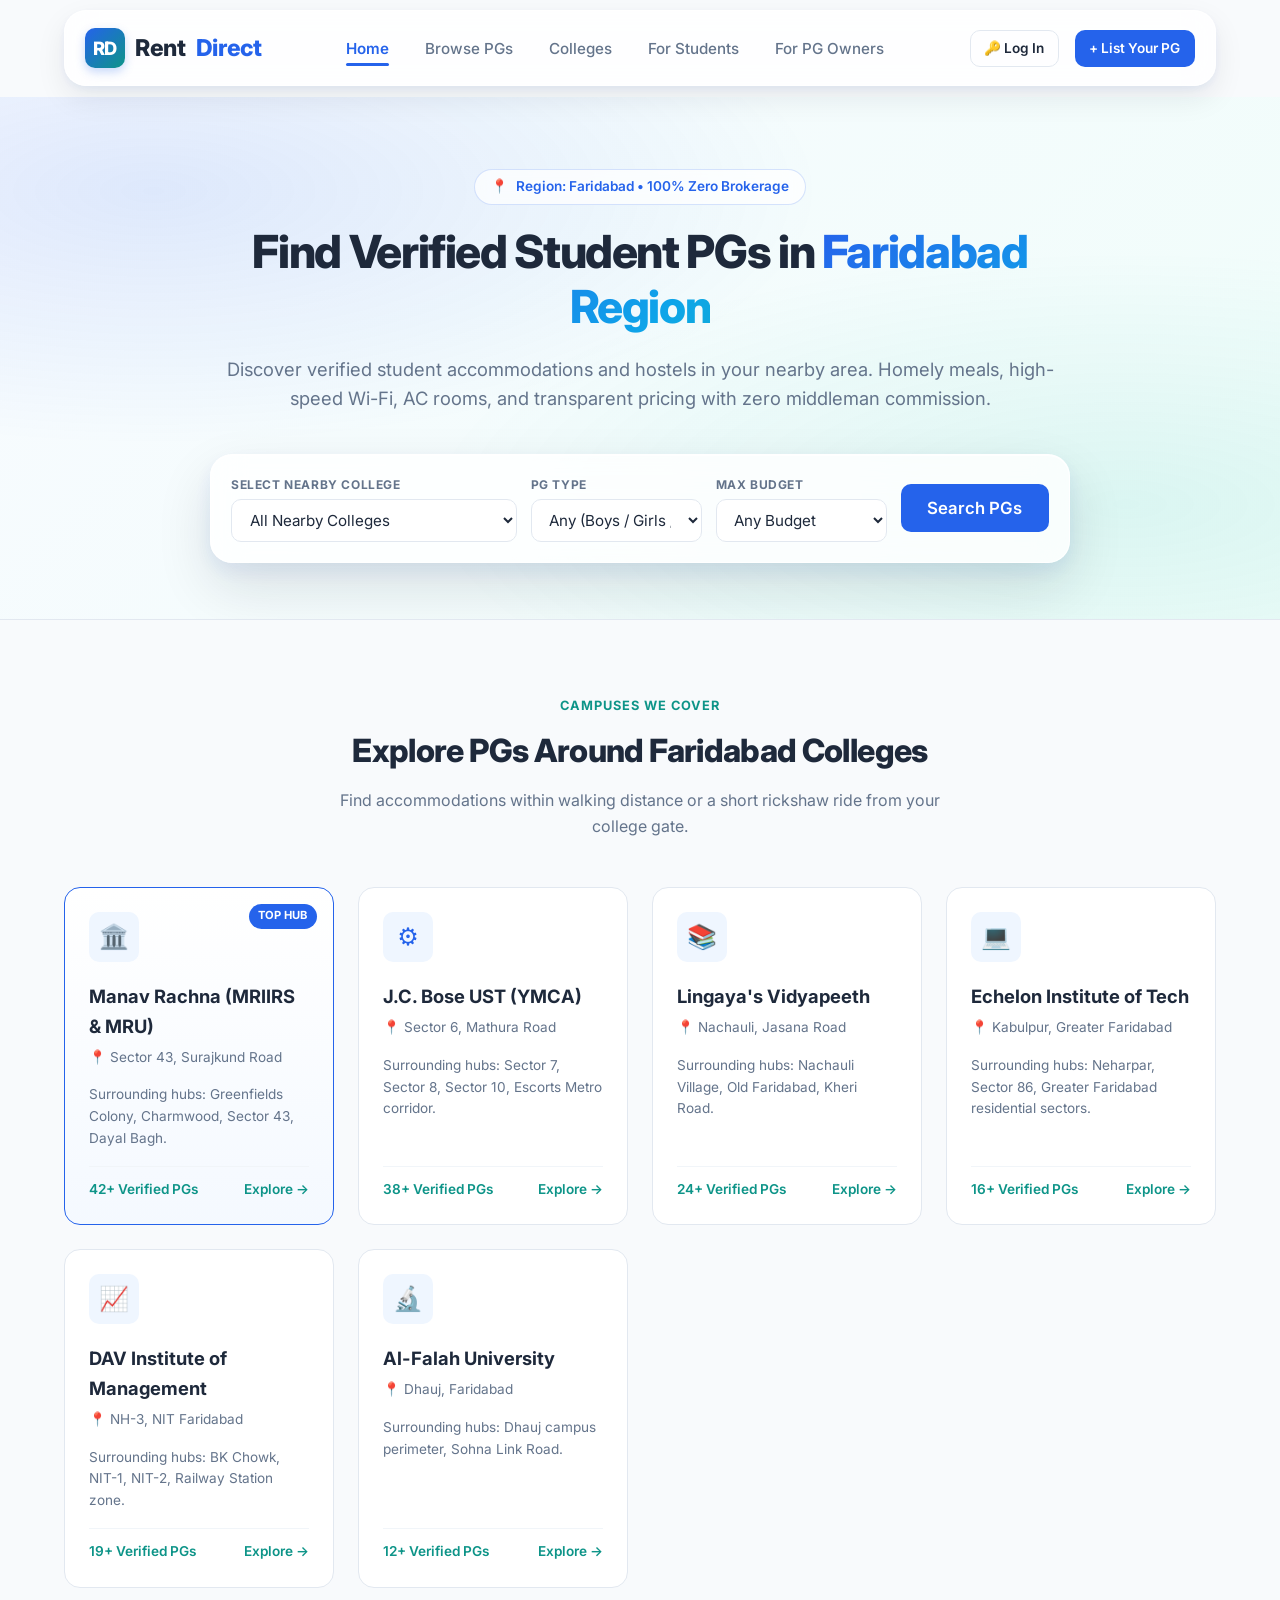
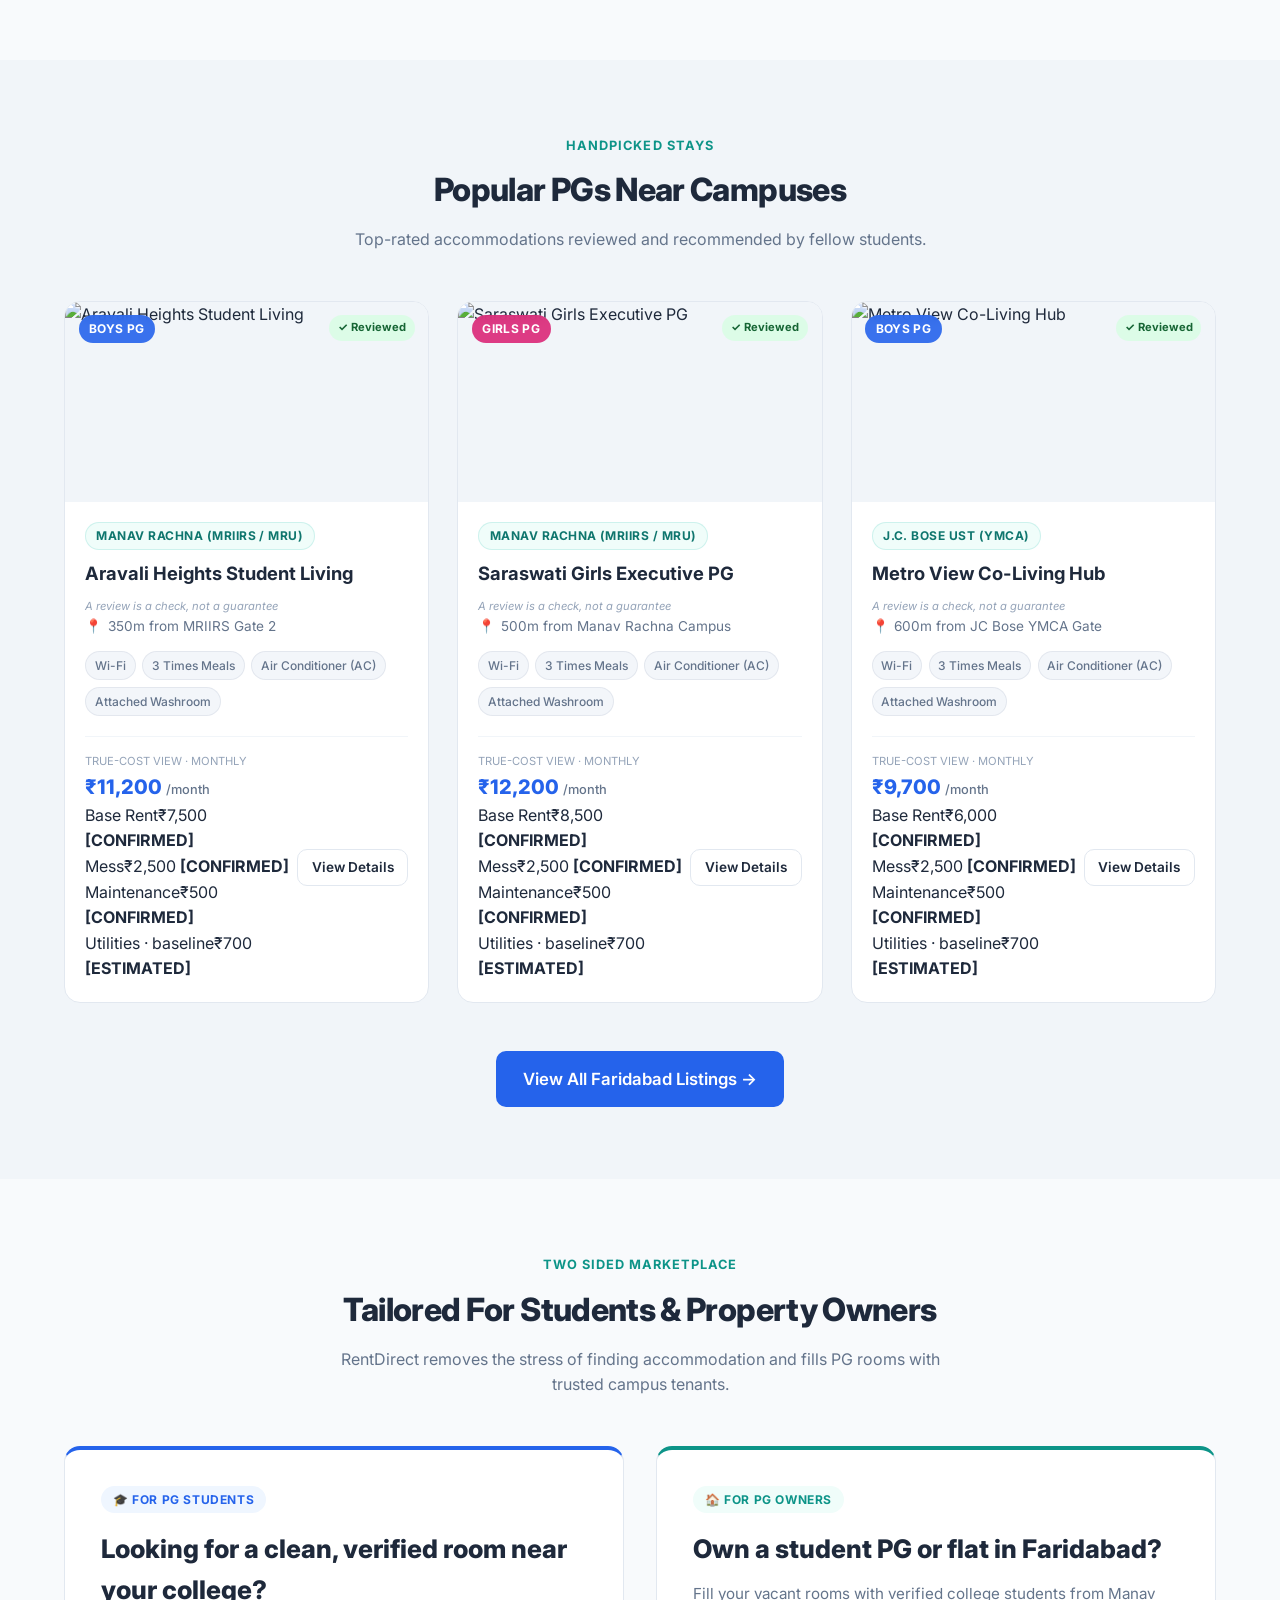
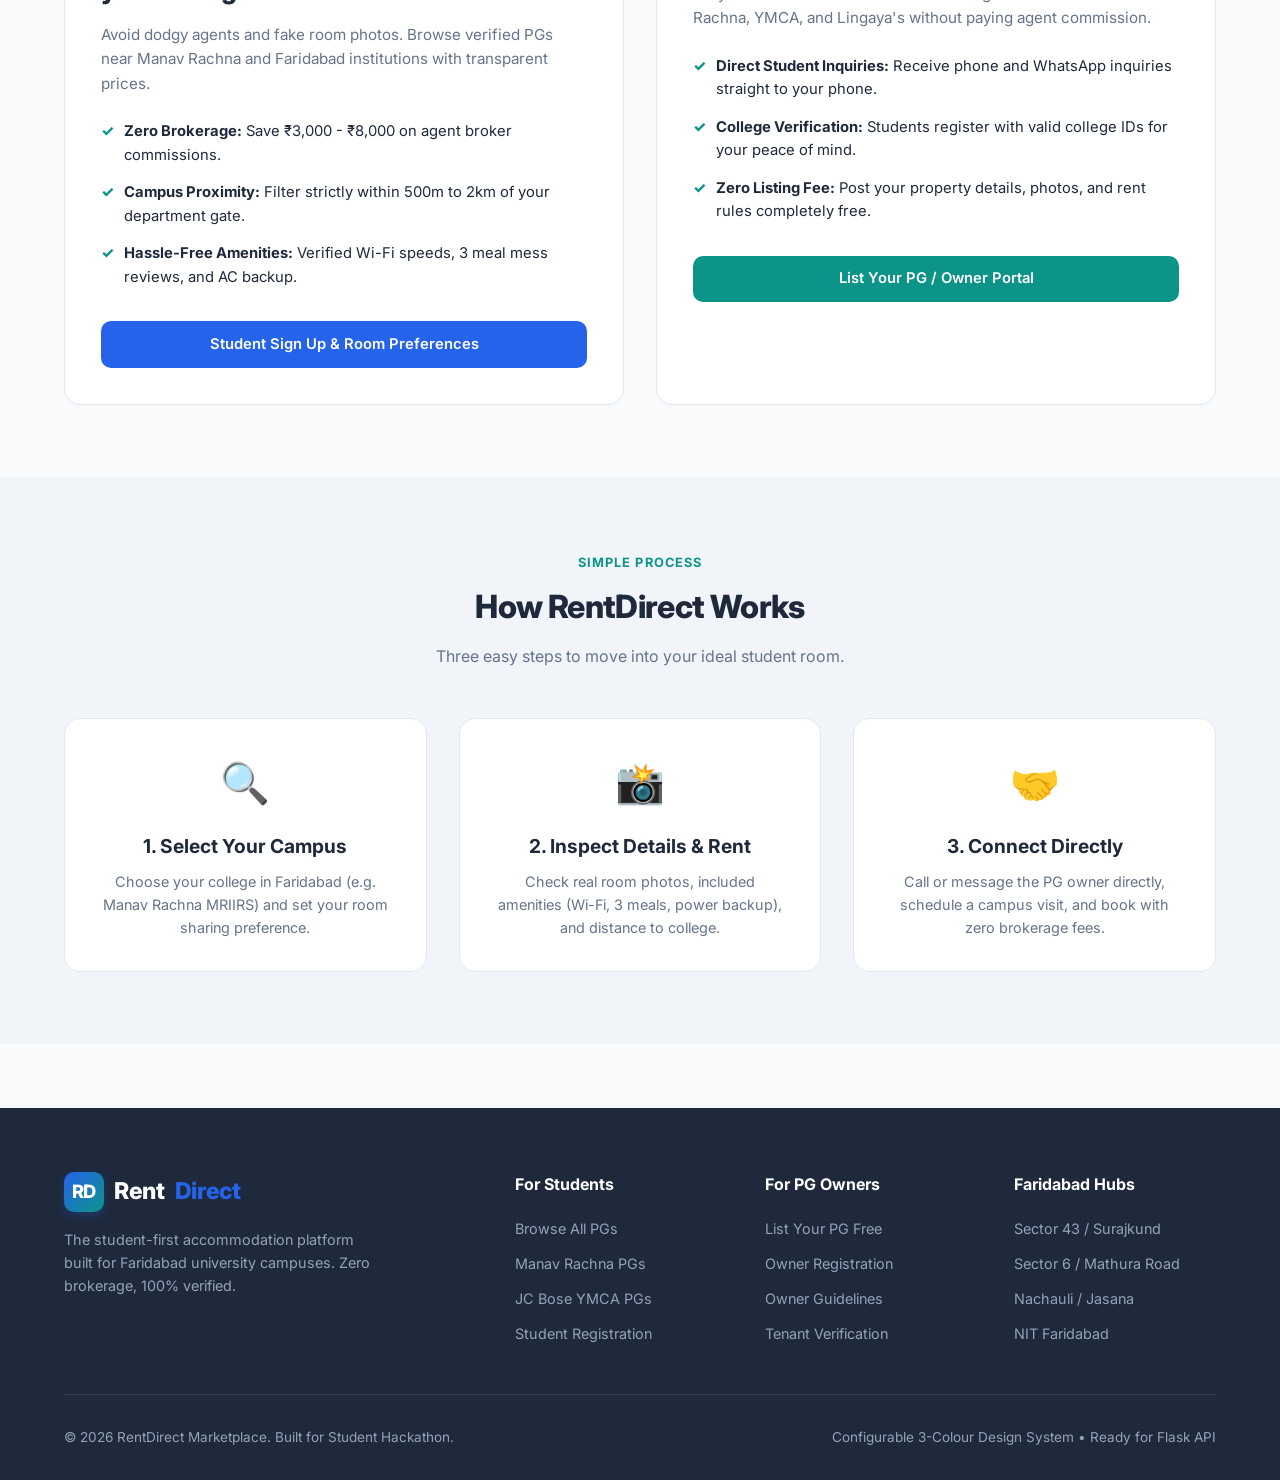
==== commit 3b9eee9c: "Remove floating background bubble effects from hero section Eliminate the decorative 3D floating bub" ====
--- a/index.html
+++ b/index.html
@@ -100,22 +100,6 @@
             </div>
           </form>
         </div>
-
-        <!-- Quick Stats -->
-        <div class="quick-stats-bar">
-          <div class="stat-item">
-            <span>🎓</span> <strong>12,000+</strong> Faridabad Students Supported
-          </div>
-          <div class="stat-item">
-            <span>🏠</span> <strong>150+</strong> Verified PGs Listed
-          </div>
-          <div class="stat-item">
-            <span>💸</span> <strong>₹0</strong> Brokerage Always
-          </div>
-          <div class="stat-item">
-            <span>⭐</span> <strong>4.8 / 5</strong> Student Satisfaction
-          </div>
-        </div>
       </div>
     </div>
   </section>
--- a/css/style.css
+++ b/css/style.css
@@ -104,11 +104,9 @@
 .site-header {
   position: sticky;
   top: 0;
-  background-color: rgba(255, 255, 255, 0.98);
-  backdrop-filter: blur(12px);
-  border-bottom: 1px solid var(--border-color);
+  padding: 0.65rem 0;
+  background-color: transparent;
   z-index: 1000;
-  box-shadow: var(--shadow-sm);
 }
 
 .navbar {
@@ -117,6 +115,13 @@
   justify-content: space-between;
   height: 76px;
   gap: 2rem;
+  padding: 0 1.25rem;
+  border: 1px solid rgba(255, 255, 255, 0.85);
+  border-radius: 22px;
+  background: rgba(255, 255, 255, 0.82);
+  backdrop-filter: blur(16px);
+  -webkit-backdrop-filter: blur(16px);
+  box-shadow: 0 12px 30px rgba(15, 23, 42, 0.08), 0 3px 8px rgba(37, 99, 235, 0.06);
 }
 
 .brand-logo {
@@ -582,8 +587,8 @@
 
 .btn-primary:hover {
   background-color: var(--brand-primary-hover);
-  transform: translateY(-1px);
-  box-shadow: var(--shadow-md);
+  transform: translateY(-2px);
+  box-shadow: 0 10px 22px rgba(37, 99, 235, 0.24);
 }
 
 .btn-secondary {
@@ -648,7 +653,11 @@
    ========================================================================== */
 .hero-section {
   position: relative;
-  background: radial-gradient(circle at 10% 20%, rgba(37, 99, 235, 0.05) 0%, rgba(13, 148, 136, 0.05) 90%), #ffffff;
+  isolation: isolate;
+  background:
+    radial-gradient(ellipse at 12% 18%, rgba(37, 99, 235, 0.12), transparent 42%),
+    radial-gradient(ellipse at 88% 78%, rgba(20, 184, 166, 0.1), transparent 44%),
+    linear-gradient(135deg, #f8fbff 0%, #f0fdfa 100%);
   padding: 4.5rem 0 3.5rem;
   border-bottom: 1px solid var(--border-color);
   overflow: hidden;
@@ -660,6 +669,8 @@
   text-align: center;
   max-width: 860px;
   margin: 0 auto;
+  position: relative;
+  z-index: 1;
 }
 
 .hero-pill {
@@ -667,12 +678,17 @@
   align-items: center;
   gap: 0.5rem;
   padding: 0.4rem 1rem;
-  background-color: var(--brand-primary-light);
+  background: rgba(255, 255, 255, 0.72);
   color: var(--brand-primary);
+  border: 1px solid rgba(37, 99, 235, 0.18);
   border-radius: var(--radius-full);
   font-size: 0.85rem;
   font-weight: 600;
   margin: 0 auto 1.25rem;
+  box-shadow: 0 0 0 rgba(37, 99, 235, 0);
+  animation: pill-glow 3.2s ease-in-out infinite;
+  backdrop-filter: blur(10px);
+  -webkit-backdrop-filter: blur(10px);
 }
 
 .hero-title {
@@ -685,11 +701,30 @@
 }
 
 .hero-title .highlight {
-  color: var(--brand-primary);
-  background: linear-gradient(135deg, var(--brand-primary), var(--brand-secondary));
+  background: linear-gradient(135deg, var(--brand-primary), #0ea5e9, #14b8a6, var(--brand-primary));
+  background-size: 250% 250%;
   background-clip: text;
   -webkit-background-clip: text;
   -webkit-text-fill-color: transparent;
+  animation: gradient-shift 7s ease-in-out infinite;
+}
+
+@keyframes gradient-shift {
+  0%, 100% {
+    background-position: 0% 50%;
+  }
+  50% {
+    background-position: 100% 50%;
+  }
+}
+
+@keyframes pill-glow {
+  0%, 100% {
+    box-shadow: 0 0 0 0 rgba(37, 99, 235, 0.08), 0 8px 20px rgba(37, 99, 235, 0.06);
+  }
+  50% {
+    box-shadow: 0 0 0 5px rgba(37, 99, 235, 0.08), 0 8px 24px rgba(20, 184, 166, 0.14);
+  }
 }
 
 .hero-subtitle {
@@ -701,12 +736,20 @@
 
 /* Hero Search Widget */
 .search-box-card {
-  background-color: #ffffff;
-  border-radius: var(--radius-lg);
-  box-shadow: var(--shadow-xl);
-  border: 1px solid var(--border-color);
+  background: rgba(255, 255, 255, 0.82);
+  border-radius: 22px;
+  box-shadow: 0 24px 55px rgba(15, 23, 42, 0.12), 0 8px 20px rgba(37, 99, 235, 0.08), inset 0 1px 0 rgba(255, 255, 255, 0.9);
+  border: 1px solid rgba(255, 255, 255, 0.9);
   padding: 1.25rem;
   text-align: left;
+  backdrop-filter: blur(16px);
+  -webkit-backdrop-filter: blur(16px);
+  transition: var(--transition);
+}
+
+.search-box-card:hover {
+  box-shadow: 0 28px 62px rgba(15, 23, 42, 0.14), 0 10px 24px rgba(37, 99, 235, 0.1), inset 0 1px 0 rgba(255, 255, 255, 0.95);
+  transform: translateY(-3px);
 }
 
 .search-form-grid {
@@ -741,32 +784,16 @@
   transition: var(--transition);
 }
 
+.form-control:hover {
+  border-color: rgba(37, 99, 235, 0.45);
+  box-shadow: 0 6px 16px rgba(37, 99, 235, 0.08);
+  transform: translateY(-2px);
+}
+
 .form-control:focus {
   outline: none;
   border-color: var(--brand-primary);
   box-shadow: 0 0 0 3px rgba(37, 99, 235, 0.15);
-}
-
-.quick-stats-bar {
-  display: flex;
-  justify-content: center;
-  align-items: center;
-  gap: 2.5rem;
-  margin-top: 2.5rem;
-  flex-wrap: wrap;
-}
-
-.stat-item {
-  display: flex;
-  align-items: center;
-  gap: 0.5rem;
-  font-size: 0.9rem;
-  color: var(--text-secondary);
-}
-
-.stat-item strong {
-  color: var(--brand-neutral);
-  font-weight: 700;
 }
 
 /* ==========================================================================
@@ -916,8 +943,8 @@
 }
 
 .property-card:hover {
-  transform: translateY(-4px);
-  box-shadow: var(--shadow-lg);
+  transform: translateY(-6px);
+  box-shadow: 0 22px 40px rgba(15, 23, 42, 0.12), 0 8px 18px rgba(37, 99, 235, 0.08);
   border-color: rgba(37, 99, 235, 0.4);
 }
 
@@ -1007,11 +1034,19 @@
 }
 
 .property-college-tag {
+  display: inline-flex;
+  align-items: center;
+  width: fit-content;
   font-size: 0.75rem;
   font-weight: 700;
-  color: var(--brand-secondary);
+  color: var(--brand-secondary-hover);
   text-transform: uppercase;
-  margin-bottom: 0.35rem;
+  letter-spacing: 0.04em;
+  background: var(--brand-secondary-light);
+  border: 1px solid rgba(20, 184, 166, 0.16);
+  border-radius: var(--radius-full);
+  padding: 0.22rem 0.65rem;
+  margin-bottom: 0.55rem;
 }
 
 .property-title {
@@ -1038,12 +1073,21 @@
 }
 
 .amenity-chip {
-  background-color: var(--bg-surface-alt);
+  background: rgba(241, 245, 249, 0.82);
   color: var(--text-secondary);
   font-size: 0.75rem;
   padding: 0.25rem 0.55rem;
-  border-radius: var(--radius-sm);
+  border: 1px solid rgba(148, 163, 184, 0.18);
+  border-radius: var(--radius-full);
   font-weight: 500;
+  transition: var(--transition);
+}
+
+.amenity-chip:hover {
+  color: var(--brand-primary);
+  border-color: rgba(37, 99, 235, 0.24);
+  background: var(--brand-primary-light);
+  transform: translateY(-2px);
 }
 
 .property-footer {
@@ -1544,7 +1588,10 @@
     top: 72px;
     left: 0;
     width: 100%;
-    background-color: #fff;
+    background: rgba(255, 255, 255, 0.94);
+    backdrop-filter: blur(16px);
+    -webkit-backdrop-filter: blur(16px);
+    border-radius: 0 0 18px 18px;
     padding: 1.5rem;
     border-bottom: 1px solid var(--border-color);
     box-shadow: var(--shadow-lg);
@@ -1566,3 +1613,14 @@
     grid-template-columns: 1fr;
   }
 }
+
+@media (prefers-reduced-motion: reduce) {
+  *,
+  *::before,
+  *::after {
+    scroll-behavior: auto !important;
+    animation-duration: 0.01ms !important;
+    animation-iteration-count: 1 !important;
+    transition-duration: 0.01ms !important;
+  }
+}
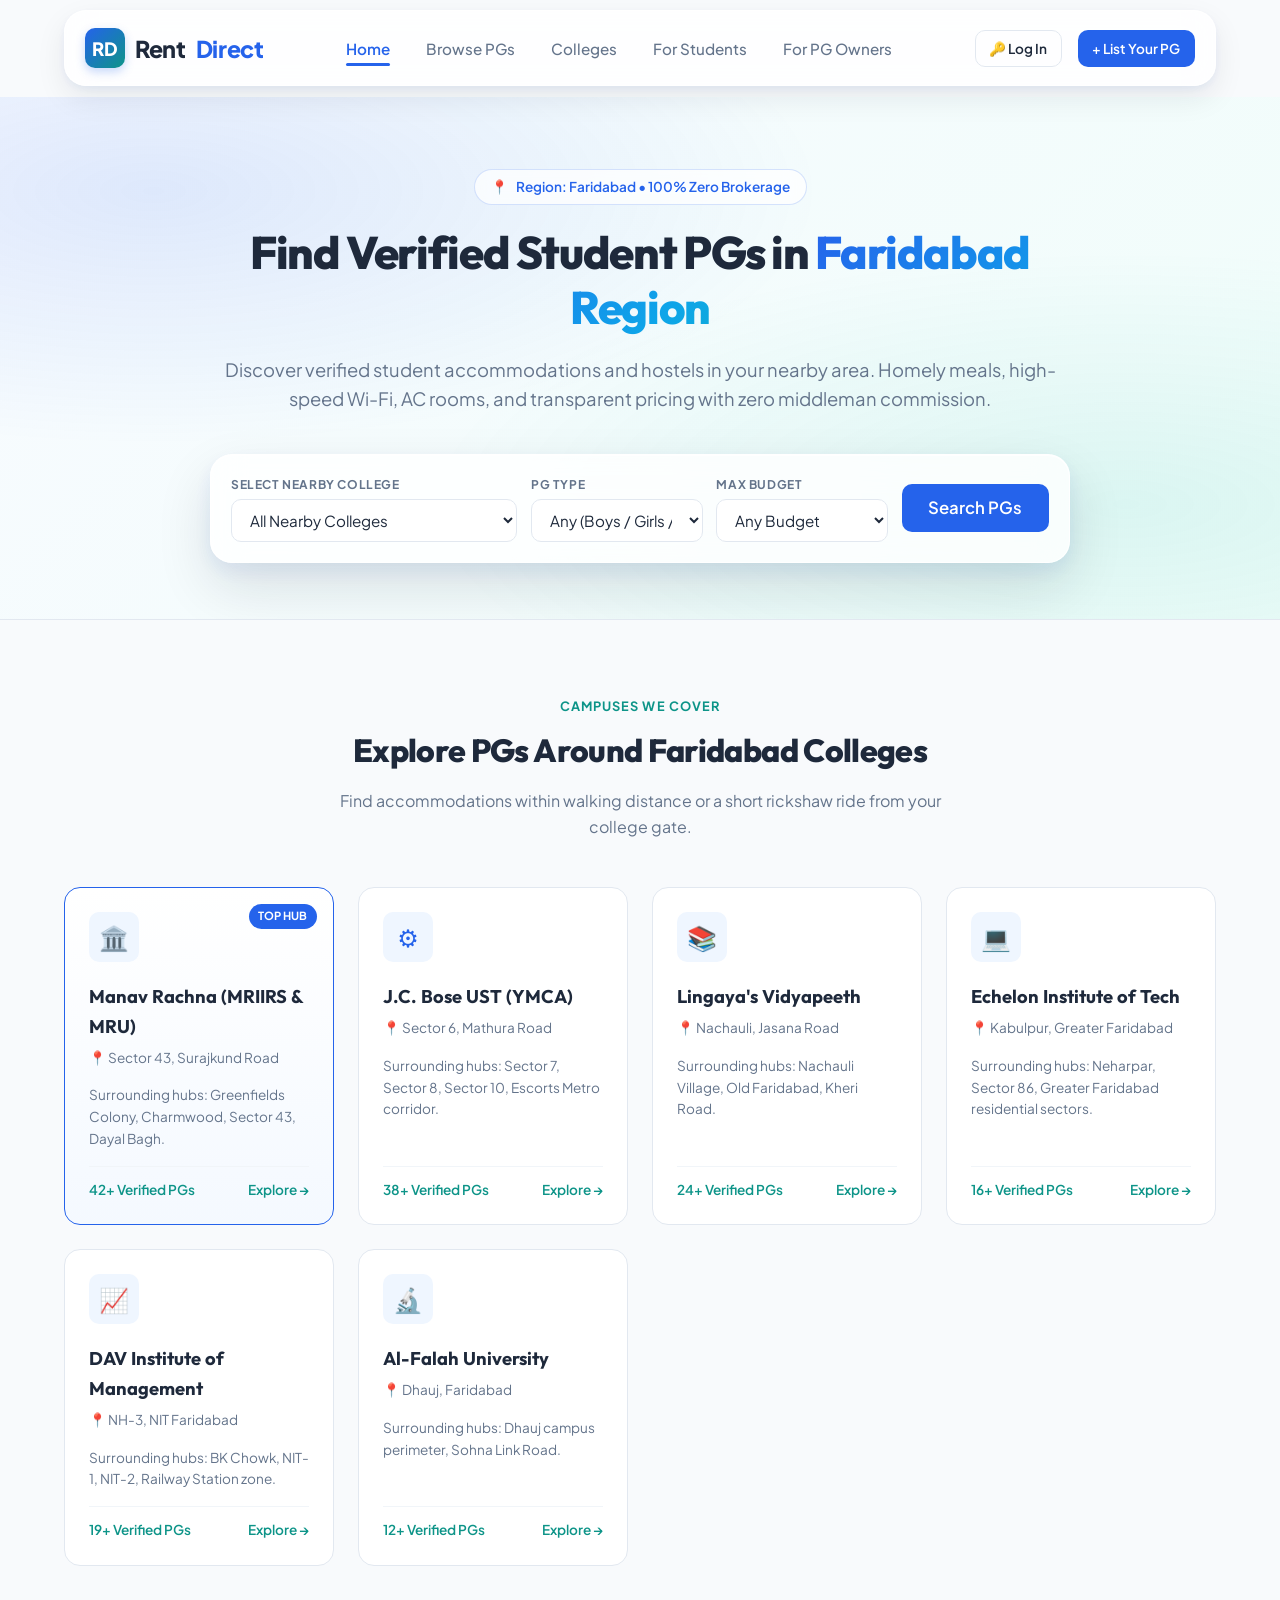
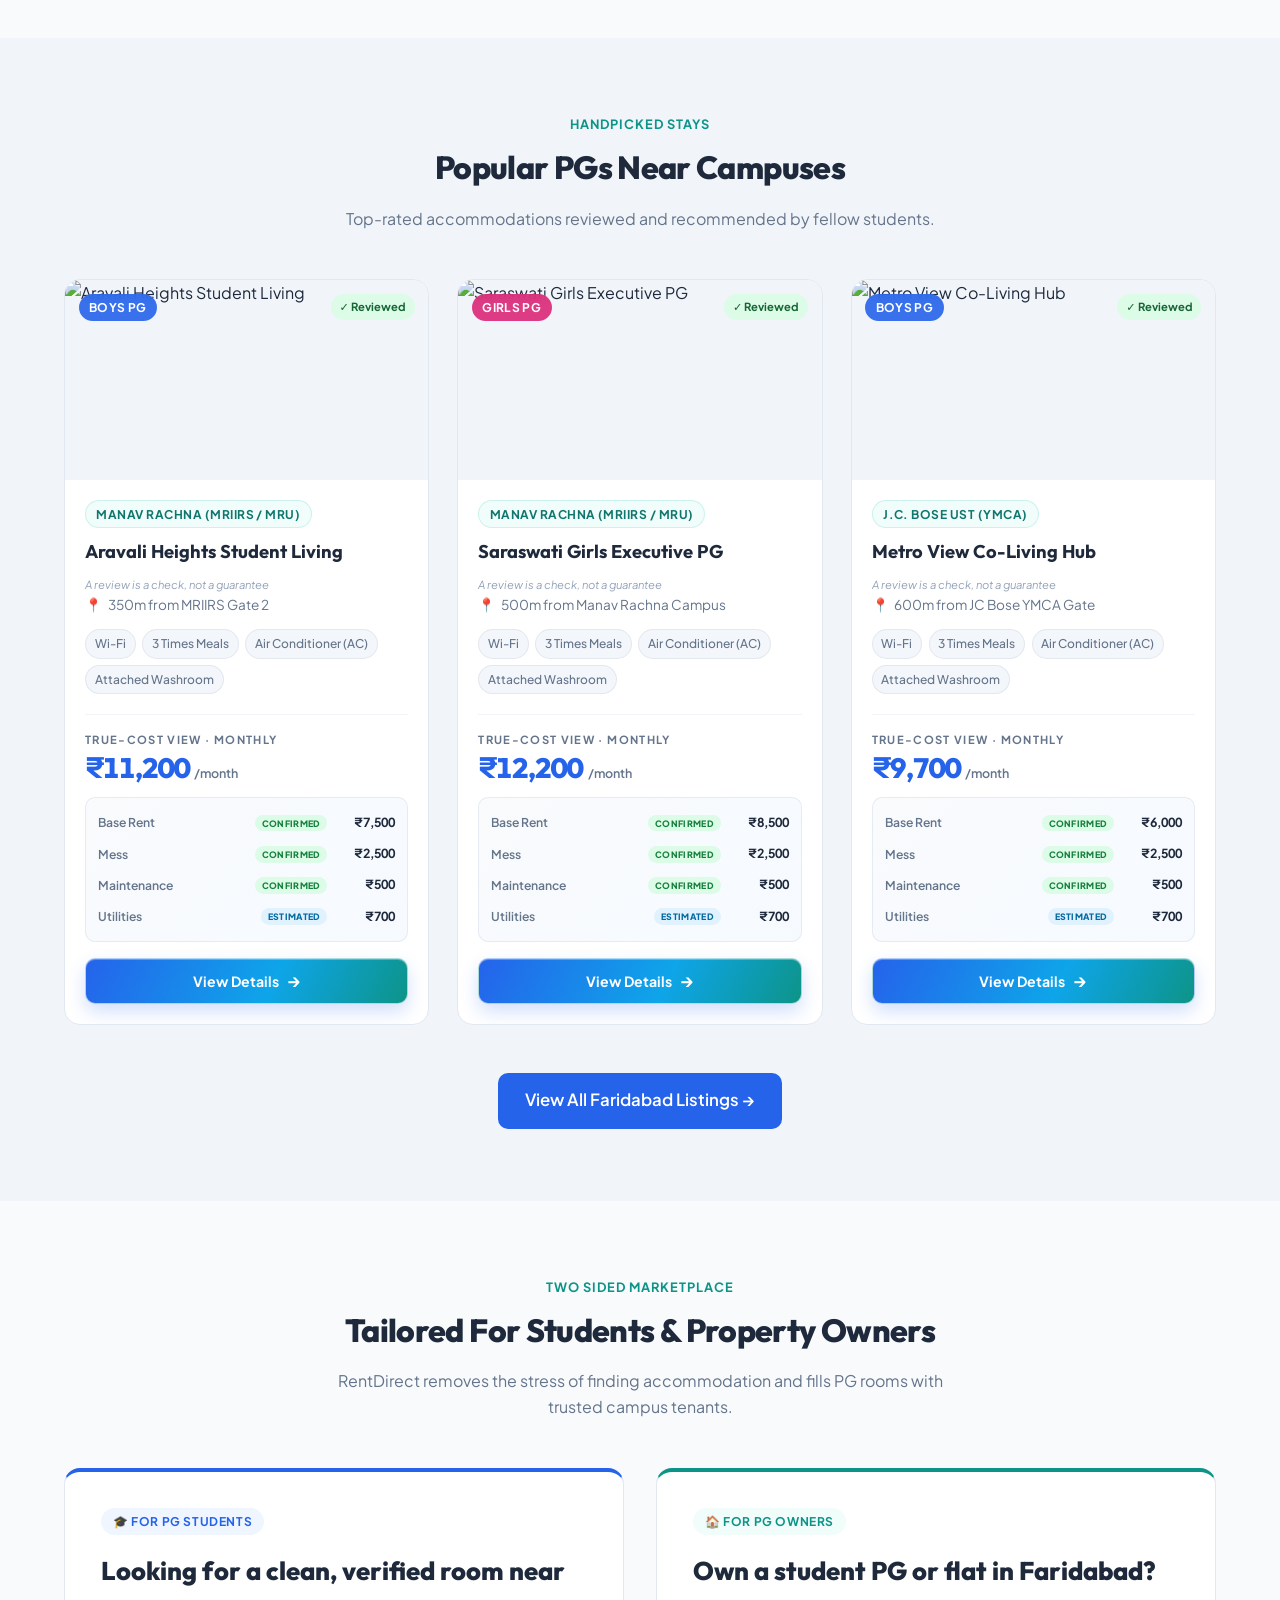
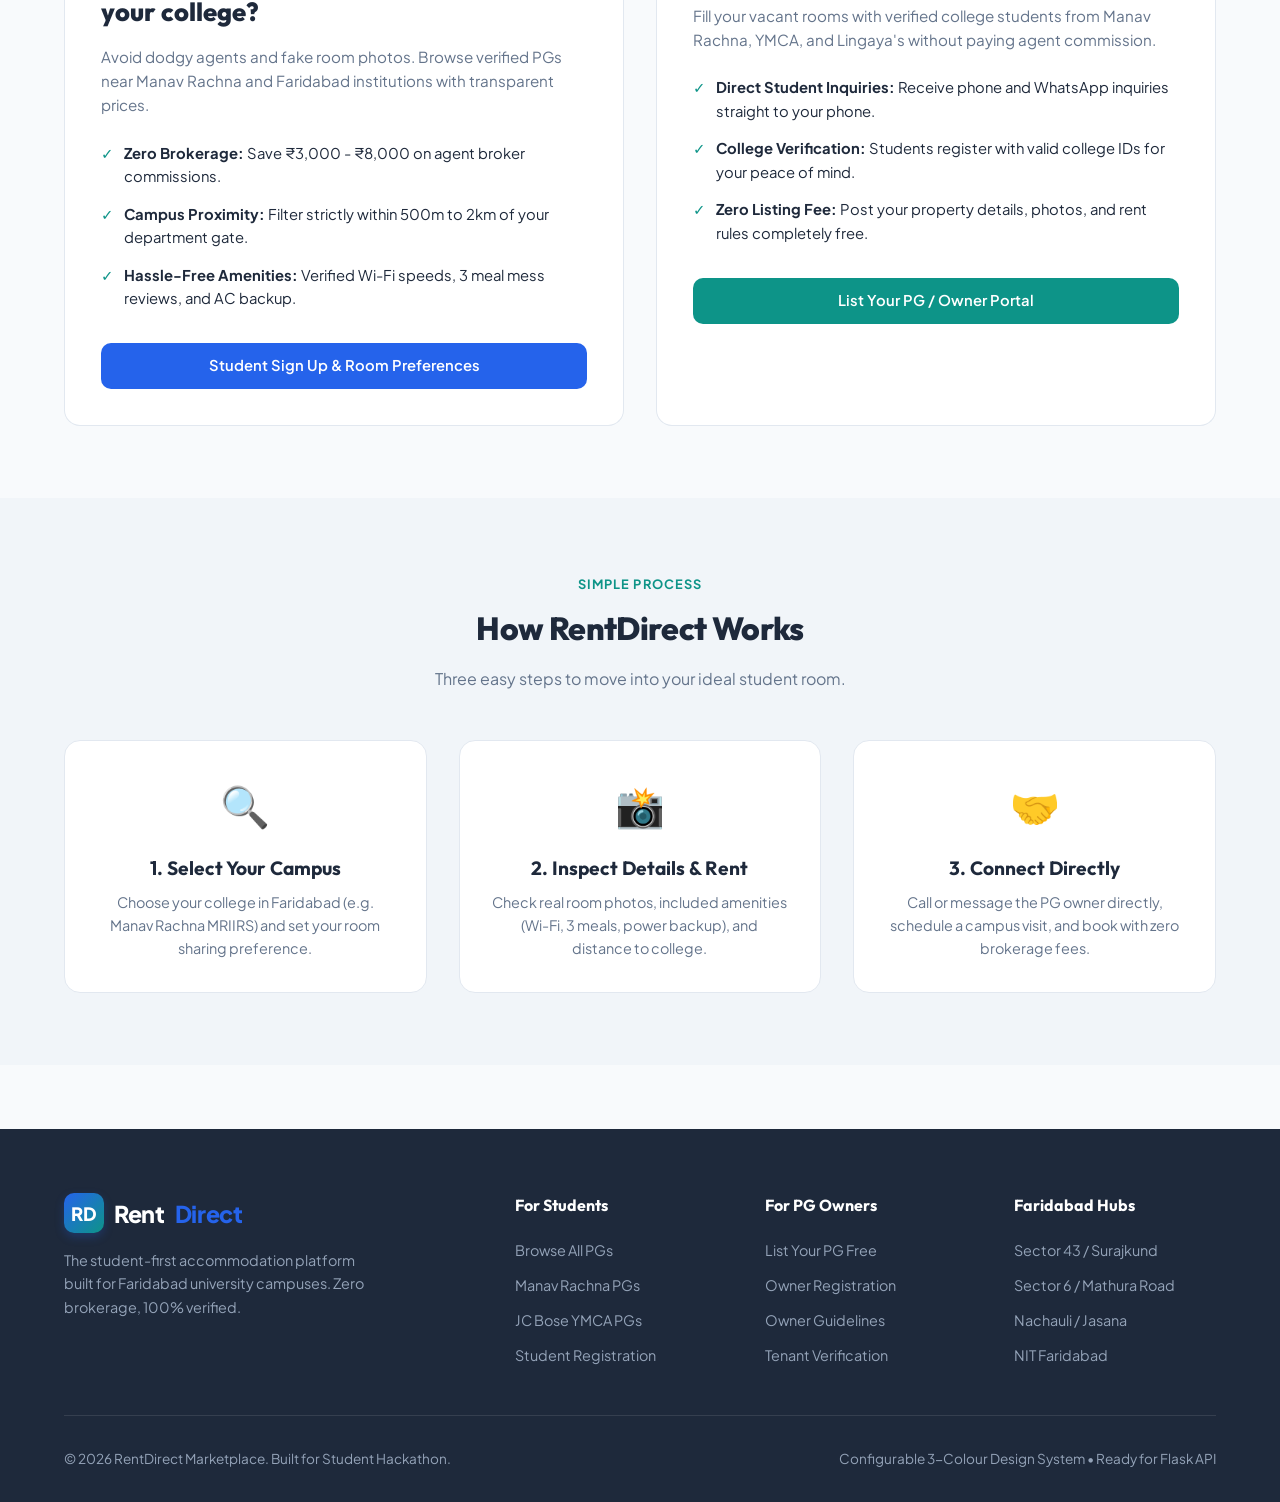
==== commit 1c095ad3: "Update map tiles and UI typography" ====
--- a/index.html
+++ b/index.html
@@ -8,7 +8,7 @@
   <link rel="stylesheet" href="css/style.css">
   <link rel="preconnect" href="https://fonts.googleapis.com">
   <link rel="preconnect" href="https://fonts.gstatic.com" crossorigin>
-  <link href="https://fonts.googleapis.com/css2?family=Inter:wght@400;500;600;700;800&display=swap" rel="stylesheet">
+  <link href="https://fonts.googleapis.com/css2?family=Outfit:wght@500;600;700;800&family=Plus+Jakarta+Sans:wght@400;500;600;700;800&display=swap" rel="stylesheet">
 </head>
 <body>
 
--- a/css/style.css
+++ b/css/style.css
@@ -61,11 +61,17 @@
 }
 
 body {
-  font-family: 'Inter', system-ui, -apple-system, BlinkMacSystemFont, 'Segoe UI', Roboto, sans-serif;
+  font-family: 'Plus Jakarta Sans', system-ui, -apple-system, BlinkMacSystemFont, 'Segoe UI', Roboto, sans-serif;
   background-color: var(--bg-page);
   color: var(--text-primary);
   line-height: 1.6;
   -webkit-font-smoothing: antialiased;
+}
+
+h1, h2, h3, h4, h5, h6,
+.property-title,
+.price-value {
+  font-family: 'Outfit', 'Plus Jakarta Sans', sans-serif;
 }
 
 img {
@@ -1093,8 +1099,9 @@
 .property-footer {
   margin-top: auto;
   display: flex;
-  align-items: center;
-  justify-content: space-between;
+  flex-direction: column;
+  align-items: stretch;
+  gap: 1rem;
   padding-top: 1rem;
   border-top: 1px solid var(--border-light);
 }
@@ -1102,24 +1109,202 @@
 .price-container {
   display: flex;
   flex-direction: column;
+  gap: 0.2rem;
 }
 
 .price-label {
   font-size: 0.7rem;
-  color: var(--text-muted);
+  color: var(--text-secondary);
   text-transform: uppercase;
+  letter-spacing: 0.12em;
+  font-weight: 700;
 }
 
 .price-value {
-  font-size: 1.25rem;
+  font-size: 1.75rem;
   font-weight: 800;
   color: var(--brand-primary);
+  line-height: 1.15;
+  font-variant-numeric: tabular-nums;
+  letter-spacing: -0.035em;
 }
 
 .price-value span {
-  font-size: 0.8rem;
+  font-family: 'Plus Jakarta Sans', sans-serif;
+  font-size: 0.78rem;
+  font-weight: 600;
+  color: var(--text-secondary);
+  letter-spacing: 0;
+}
+
+.listing-cost-breakdown {
+  display: grid;
+  gap: 0.15rem;
+  margin-top: 0.6rem;
+  padding: 0.65rem 0.75rem;
+  border: 1px solid rgba(226, 232, 240, 0.8);
+  border-radius: var(--radius-md);
+  background: linear-gradient(135deg, rgba(248, 250, 252, 0.9), rgba(239, 246, 255, 0.55));
+}
+
+.listing-cost-breakdown > div {
+  display: grid;
+  grid-template-columns: minmax(0, 1fr) auto minmax(3.75rem, auto);
+  align-items: center;
+  gap: 0.5rem;
+  min-height: 1.8rem;
+}
+
+.cost-label {
+  min-width: 0;
+  color: var(--text-secondary);
+  font-size: 0.76rem;
+  font-weight: 600;
+}
+
+.cost-badge {
+  justify-self: start;
+  padding: 0.18rem 0.42rem;
+  border-radius: var(--radius-full);
+  font-size: 0.55rem;
+  font-weight: 800;
+  line-height: 1.25;
+  letter-spacing: 0.035em;
+  white-space: nowrap;
+}
+
+.cost-badge.confirmed {
+  color: #15803d;
+  background: #dcfce7;
+}
+
+.cost-badge.owner-stated {
+  color: #b45309;
+  background: #fef3c7;
+}
+
+.cost-badge.estimated {
+  color: #0369a1;
+  background: #e0f2fe;
+}
+
+.cost-amount {
+  color: var(--brand-neutral);
+  font-size: 0.78rem;
+  font-weight: 700;
+  text-align: right;
+  white-space: nowrap;
+  font-variant-numeric: tabular-nums;
+}
+
+.property-details-button {
+  display: flex;
+  align-items: center;
+  justify-content: center;
+  gap: 0.5rem;
+  width: 100%;
+  min-height: 44px;
+  padding: 0.65rem 1rem;
+  border: 1px solid rgba(255, 255, 255, 0.65);
+  border-radius: var(--radius-md);
+  background: linear-gradient(115deg, var(--brand-primary), #0ea5e9 58%, var(--brand-secondary));
+  box-shadow: 0 8px 18px rgba(37, 99, 235, 0.2), inset 0 1px 0 rgba(255, 255, 255, 0.28);
+  color: #fff;
+  font-size: 0.88rem;
+  font-weight: 700;
+  transition: var(--transition);
+}
+
+.property-details-button:hover {
+  transform: translateY(-2px);
+  box-shadow: 0 12px 22px rgba(37, 99, 235, 0.28), inset 0 1px 0 rgba(255, 255, 255, 0.35);
+}
+
+.property-details-button span {
+  font-size: 1.1rem;
+  line-height: 1;
+  transition: transform 0.2s ease;
+}
+
+.property-details-button:hover span {
+  transform: translateX(3px);
+}
+
+.property-commute {
+  display: grid;
+  grid-template-columns: repeat(3, minmax(0, 1fr));
+  gap: 0.45rem;
+  margin: 0.1rem 0 0.85rem;
+  padding: 0.65rem 0.75rem;
+  border: 1px solid rgba(37, 99, 235, 0.14);
+  border-radius: var(--radius-md);
+  background: linear-gradient(120deg, #eff6ff, #f0fdfa);
+}
+
+.property-commute > div {
+  display: flex;
+  flex-direction: column;
+  gap: 0.12rem;
+  min-width: 0;
+}
+
+.property-commute-note {
+  grid-column: 1 / -1;
+  color: var(--text-muted);
+  font-size: 0.6rem;
+  font-weight: 600;
+}
+
+.property-commute > div > span {
+  color: var(--text-secondary);
+  font-size: 0.62rem;
+  font-weight: 600;
+  line-height: 1.3;
+}
+
+.property-commute strong {
+  color: var(--brand-neutral);
+  font-size: 0.76rem;
+  font-variant-numeric: tabular-nums;
+  white-space: nowrap;
+}
+
+.property-commute small {
+  margin-left: 0.18rem;
+  color: var(--text-muted);
+  font-size: 0.57rem;
   font-weight: 500;
+}
+
+.rentdirect-map-pin {
+  background: transparent;
+  border: 0;
+}
+
+.rentdirect-map-pin span {
+  display: block;
+  width: 18px;
+  height: 18px;
+  border: 3px solid #fff;
+  border-radius: 50%;
+  box-shadow: 0 2px 8px rgba(15, 23, 42, 0.4);
+}
+
+.rentdirect-map-pin-property span {
+  background: #2563eb;
+}
+
+.rentdirect-map-pin-college span {
+  background: #e11d48;
+}
+
+.map-unavailable {
+  display: grid;
+  min-height: 100%;
+  place-items: center;
+  padding: 1rem;
   color: var(--text-secondary);
+  text-align: center;
 }
 
 /* ==========================================================================
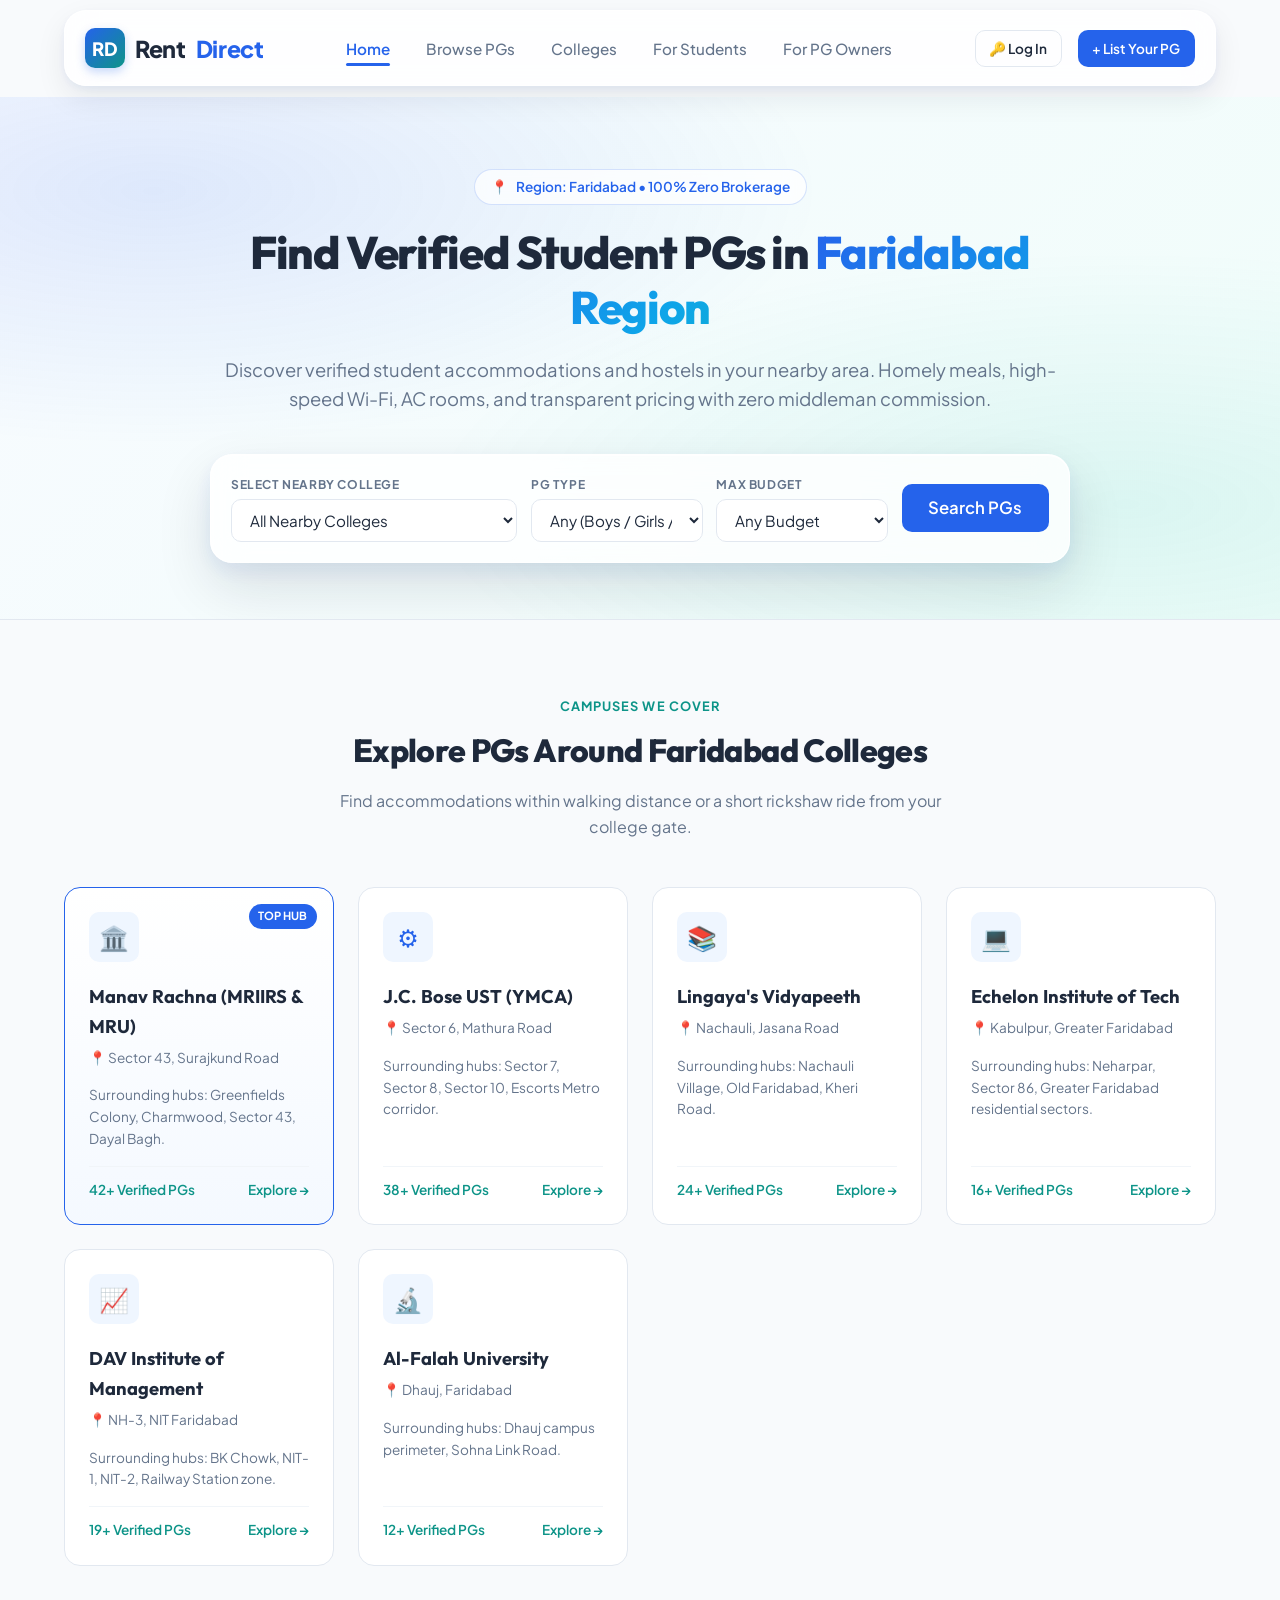
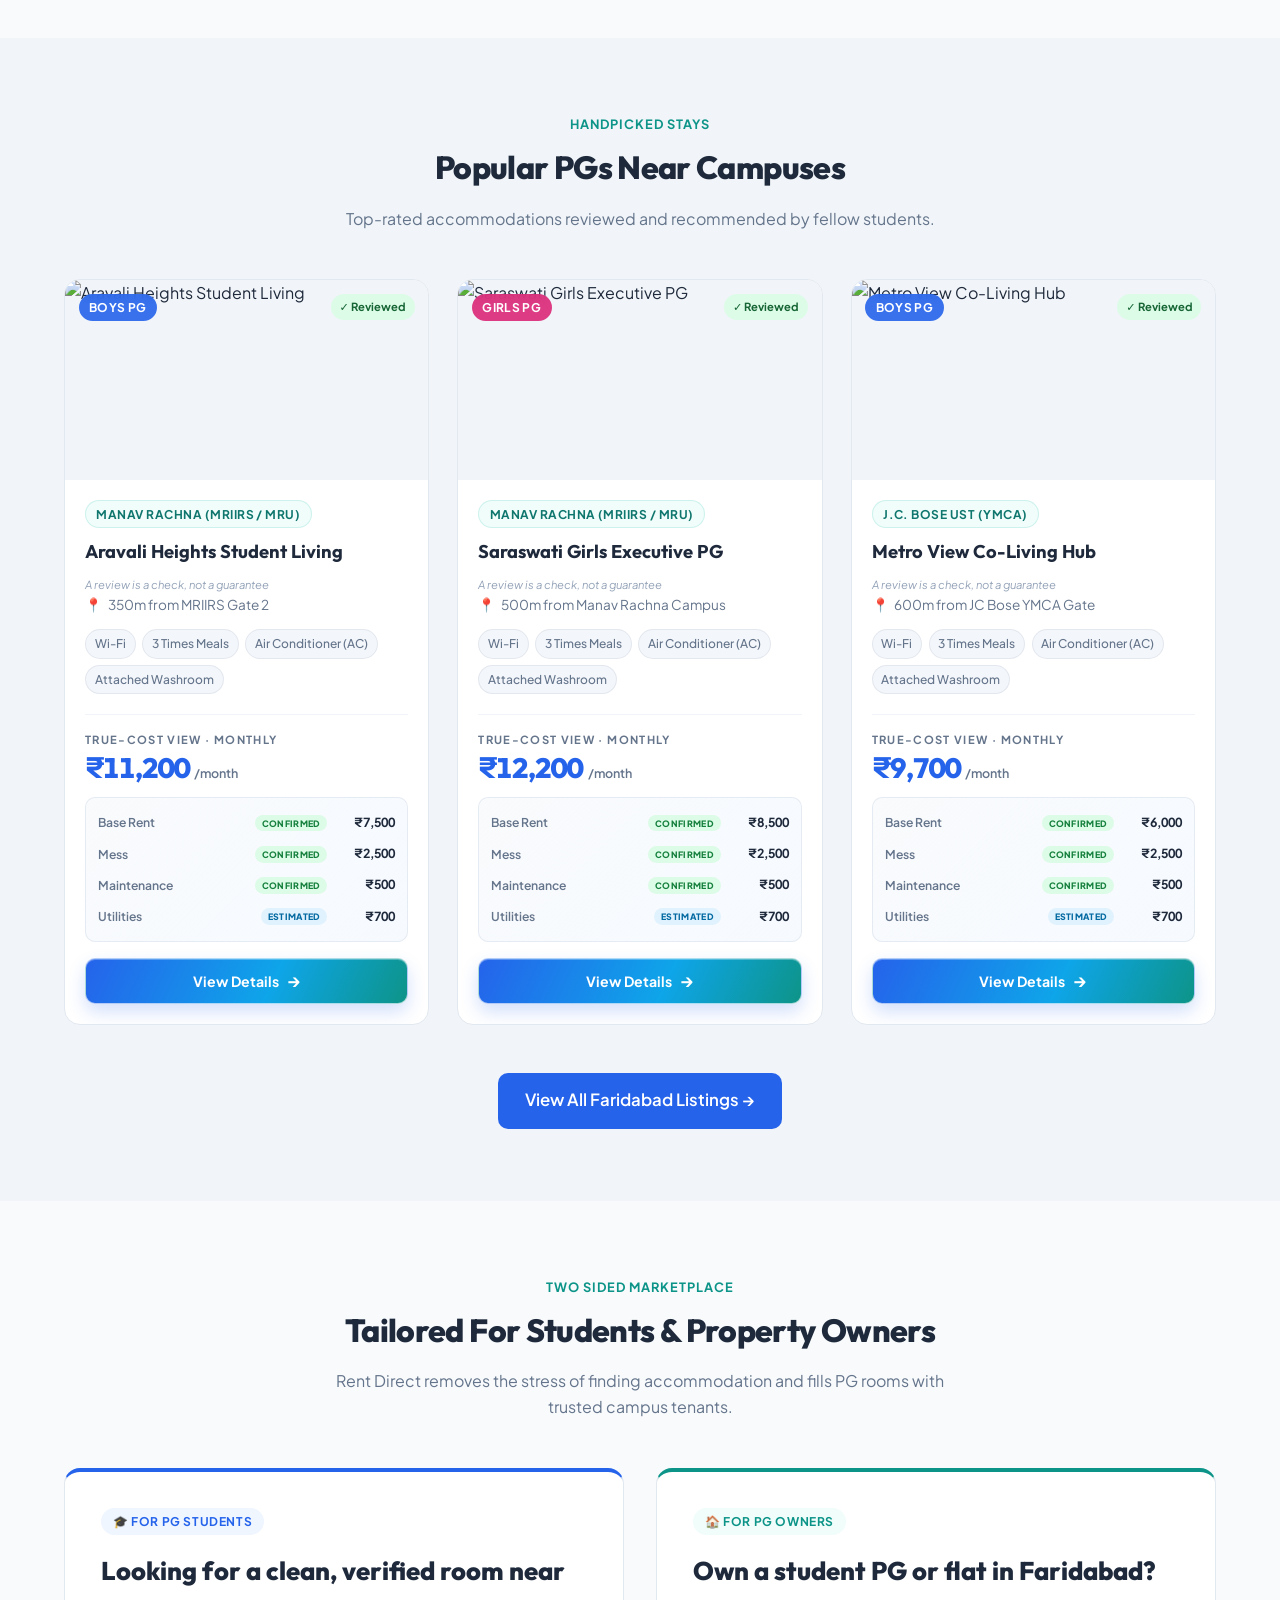
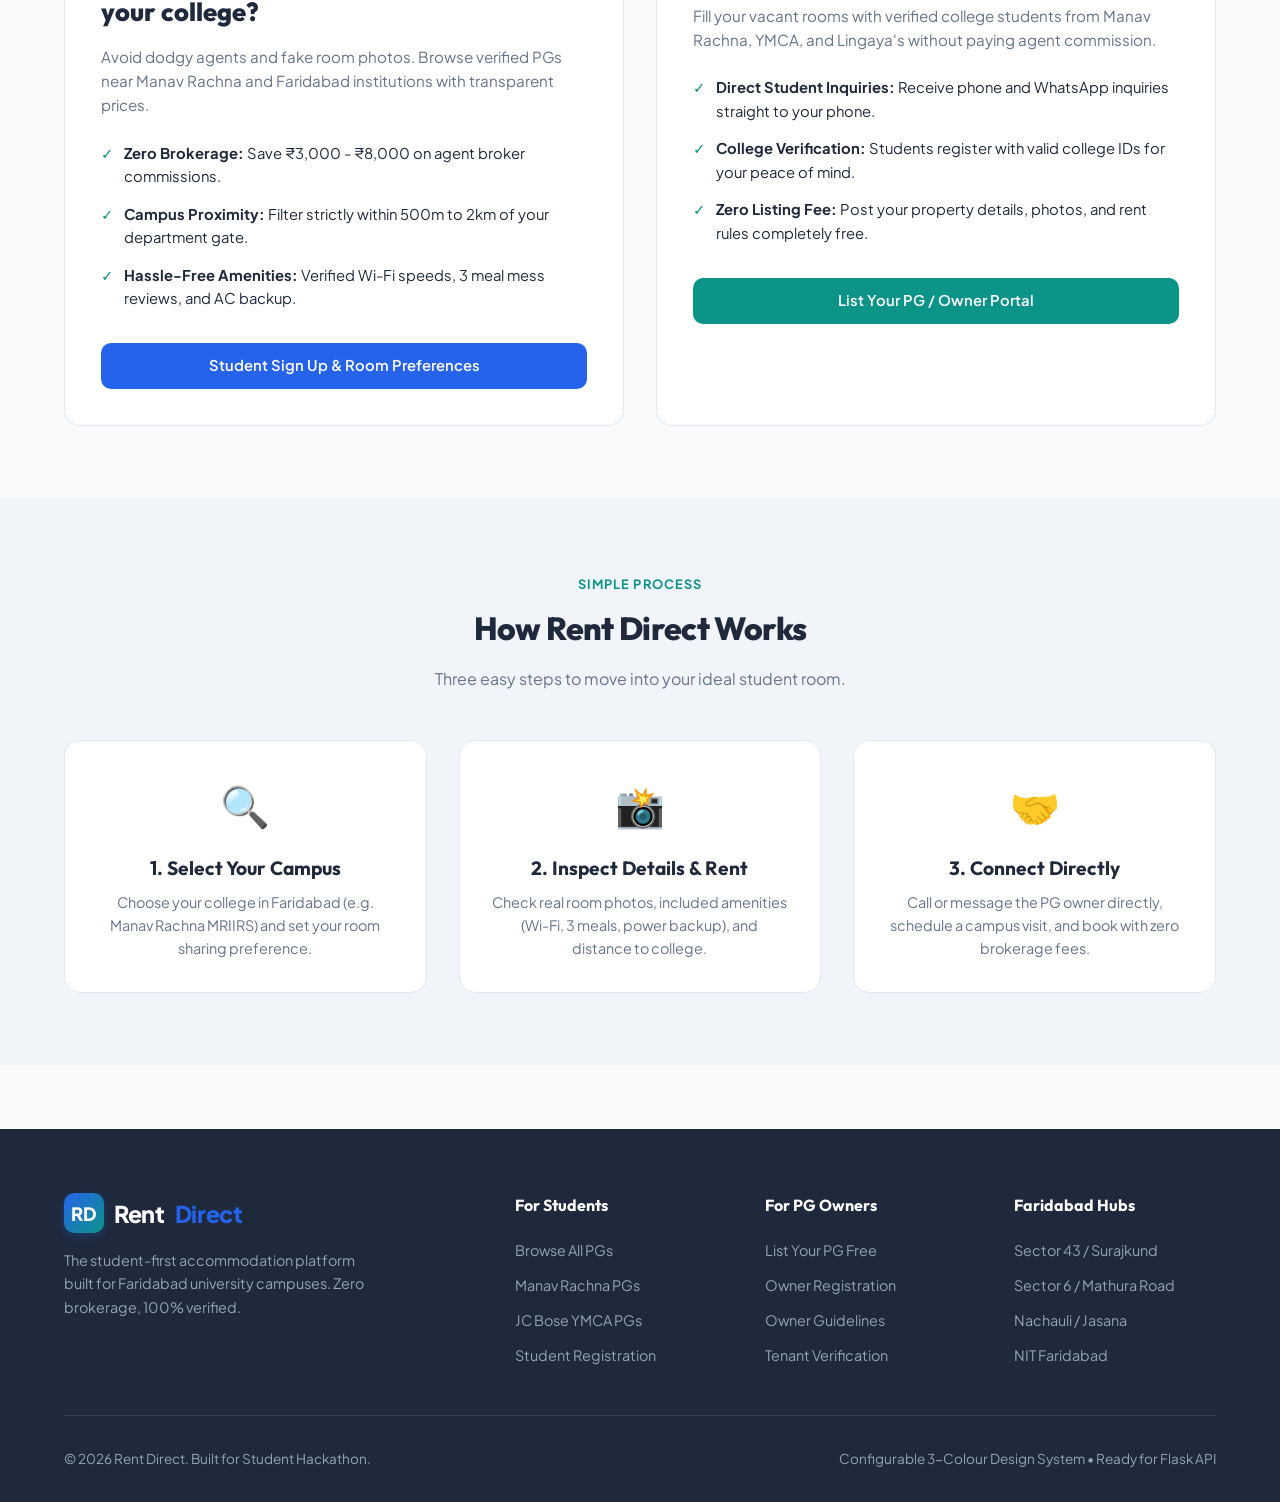
==== commit f69a1ed9: "rebrand: standardize platform identity to "Rent Direct" across all pages Unify the platform branding" ====
--- a/index.html
+++ b/index.html
@@ -3,8 +3,8 @@
 <head>
   <meta charset="UTF-8">
   <meta name="viewport" content="width=device-width, initial-scale=1.0">
-  <title>RentDirect | Verified Student PGs Near Manav Rachna & Faridabad Colleges</title>
-  <meta name="description" content="Direct student accommodation marketplace in Faridabad. Zero brokerage PGs near Manav Rachna, JC Bose YMCA, Lingaya's and more.">
+  <title>Rent Direct</title>
+  <meta name="description" content="Direct student accommodation marketplace in Faridabad. Zero brokerage PGs in Faridabad.">
   <link rel="stylesheet" href="css/style.css">
   <link rel="preconnect" href="https://fonts.googleapis.com">
   <link rel="preconnect" href="https://fonts.gstatic.com" crossorigin>
@@ -21,7 +21,7 @@
         <!-- Logo -->
         <a href="index.html" class="brand-logo">
           <div class="brand-logo-icon">RD</div>
-          Rent<span>Direct</span>
+          Rent <span>Direct</span>
         </a>
 
         <!-- Clean, Spacious Navigation Links -->
@@ -241,7 +241,7 @@
         <span class="section-tag">Two Sided Marketplace</span>
         <h2 class="section-title">Tailored For Students & Property Owners</h2>
         <p class="section-subtitle">
-          RentDirect removes the stress of finding accommodation and fills PG rooms with trusted campus tenants.
+          Rent Direct removes the stress of finding accommodation and fills PG rooms with trusted campus tenants.
         </p>
       </div>
 
@@ -304,7 +304,7 @@
     <div class="container">
       <div class="section-header">
         <span class="section-tag">Simple Process</span>
-        <h2 class="section-title">How RentDirect Works</h2>
+        <h2 class="section-title">How Rent Direct Works</h2>
         <p class="section-subtitle">Three easy steps to move into your ideal student room.</p>
       </div>
 
@@ -345,7 +345,7 @@
         <div class="footer-col">
           <div class="brand-logo" style="color: #fff; margin-bottom: 1rem;">
             <div class="brand-logo-icon">RD</div>
-            Rent<span>Direct</span>
+            Rent <span>Direct</span>
           </div>
           <p style="color: #94a3b8; font-size: 0.9rem; max-width: 320px;">
             The student-first accommodation platform built for Faridabad university campuses. Zero brokerage, 100% verified.
@@ -384,7 +384,7 @@
       </div>
 
       <div class="footer-bottom">
-        <div>&copy; 2026 RentDirect Marketplace. Built for Student Hackathon.</div>
+        <div>&copy; 2026 Rent Direct. Built for Student Hackathon.</div>
         <div>Configurable 3-Colour Design System • Ready for Flask API</div>
       </div>
     </div>
